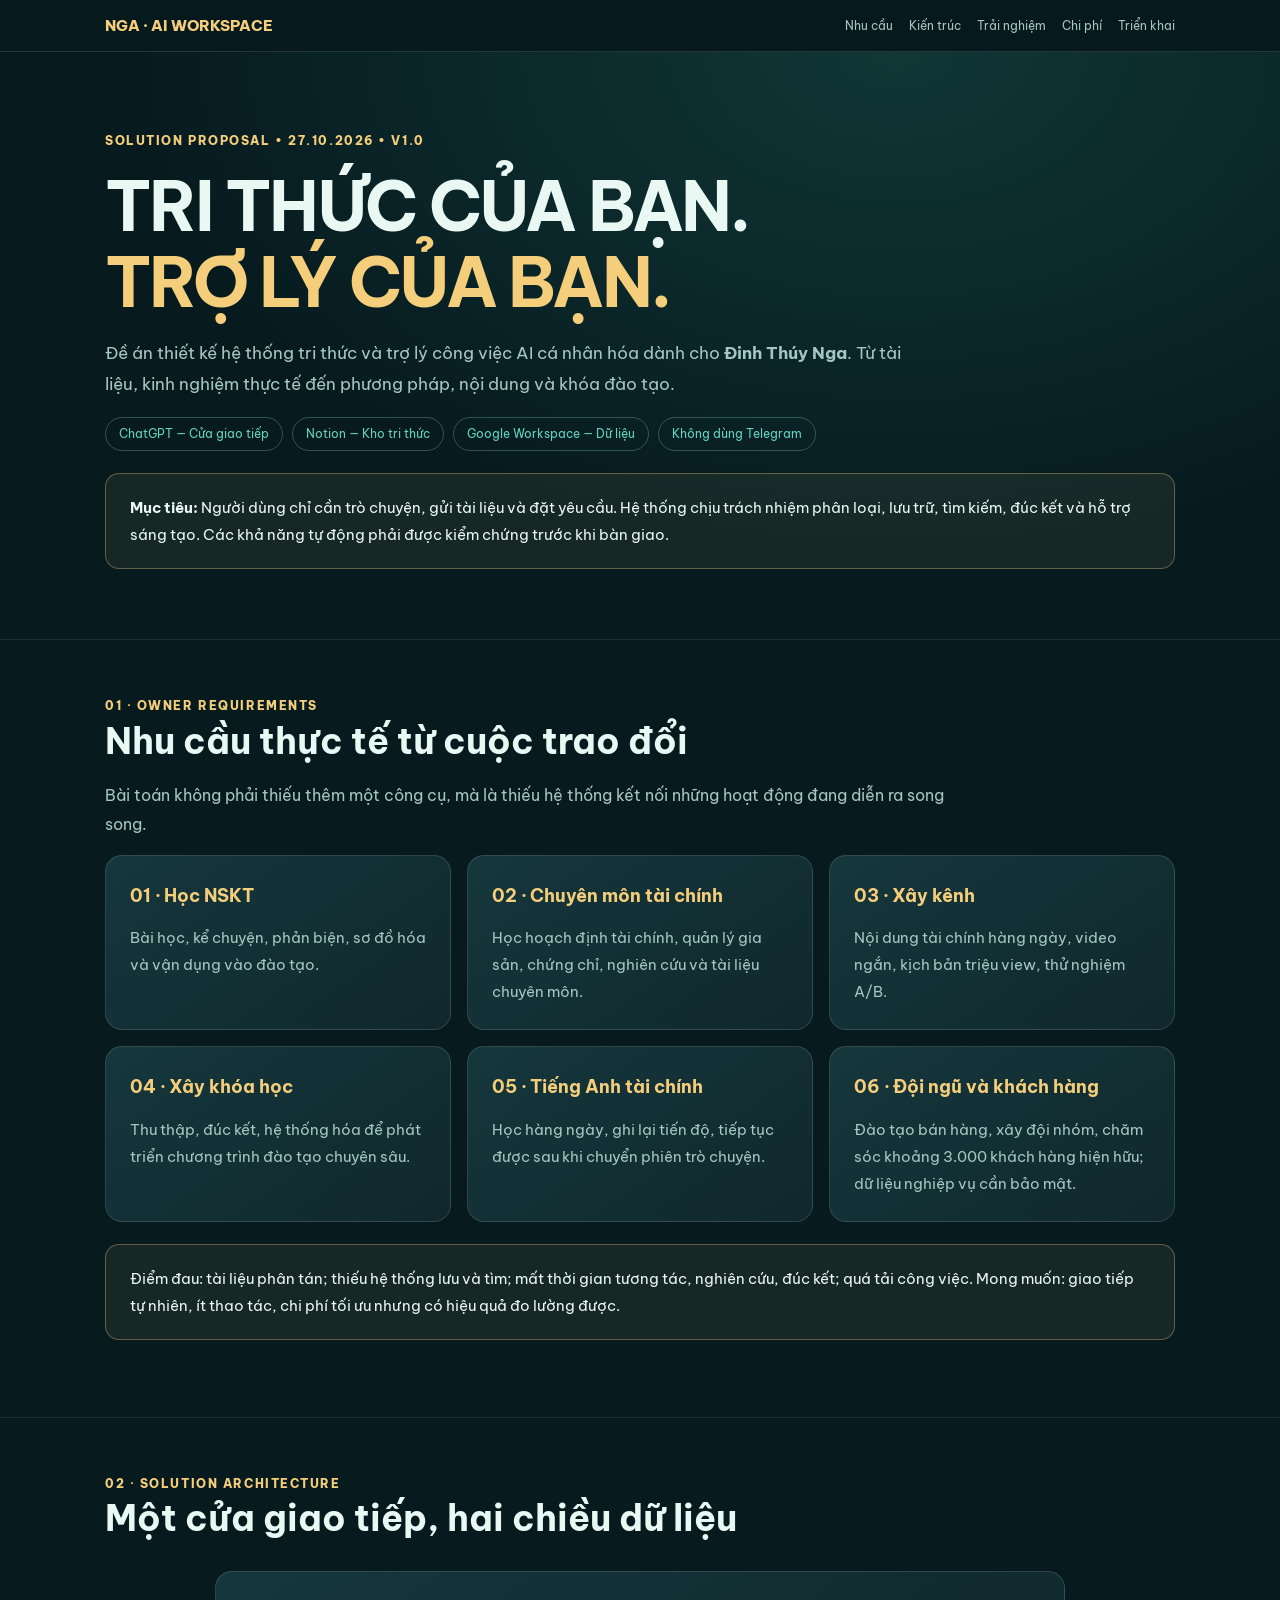
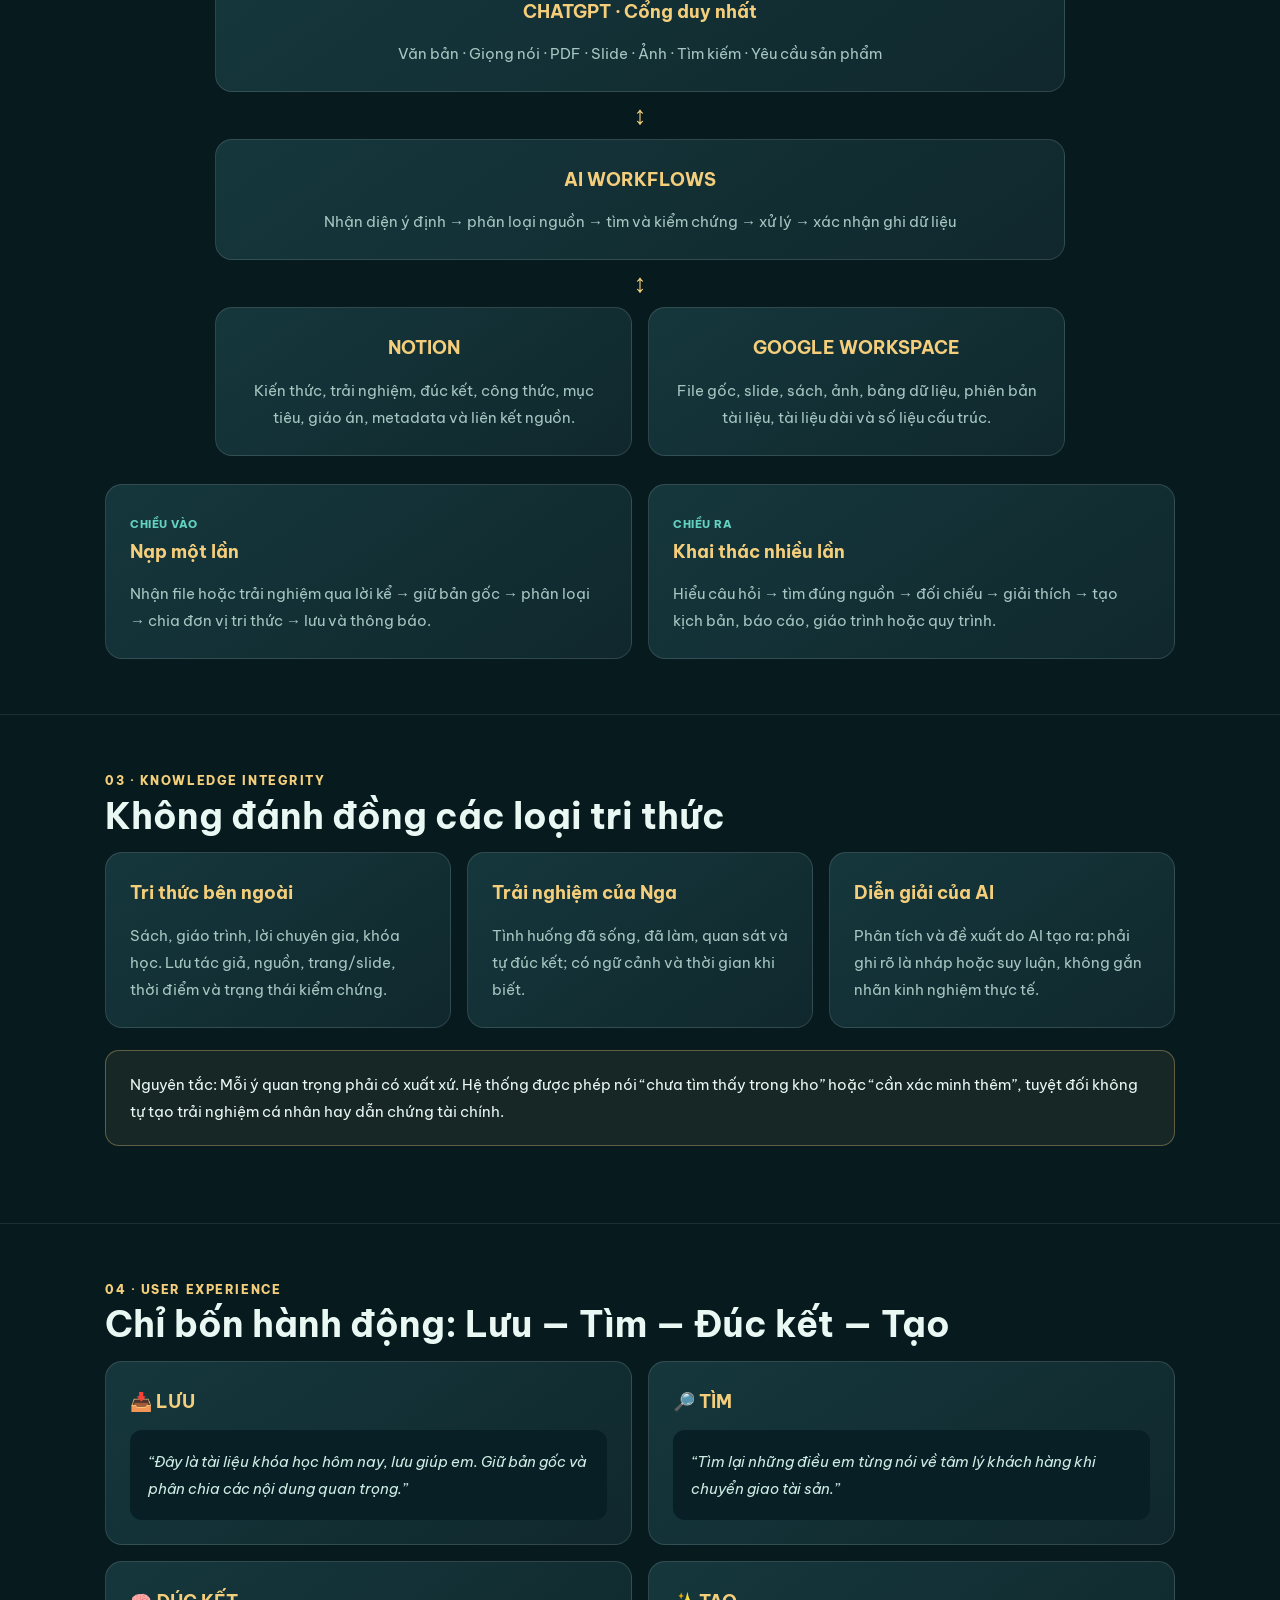
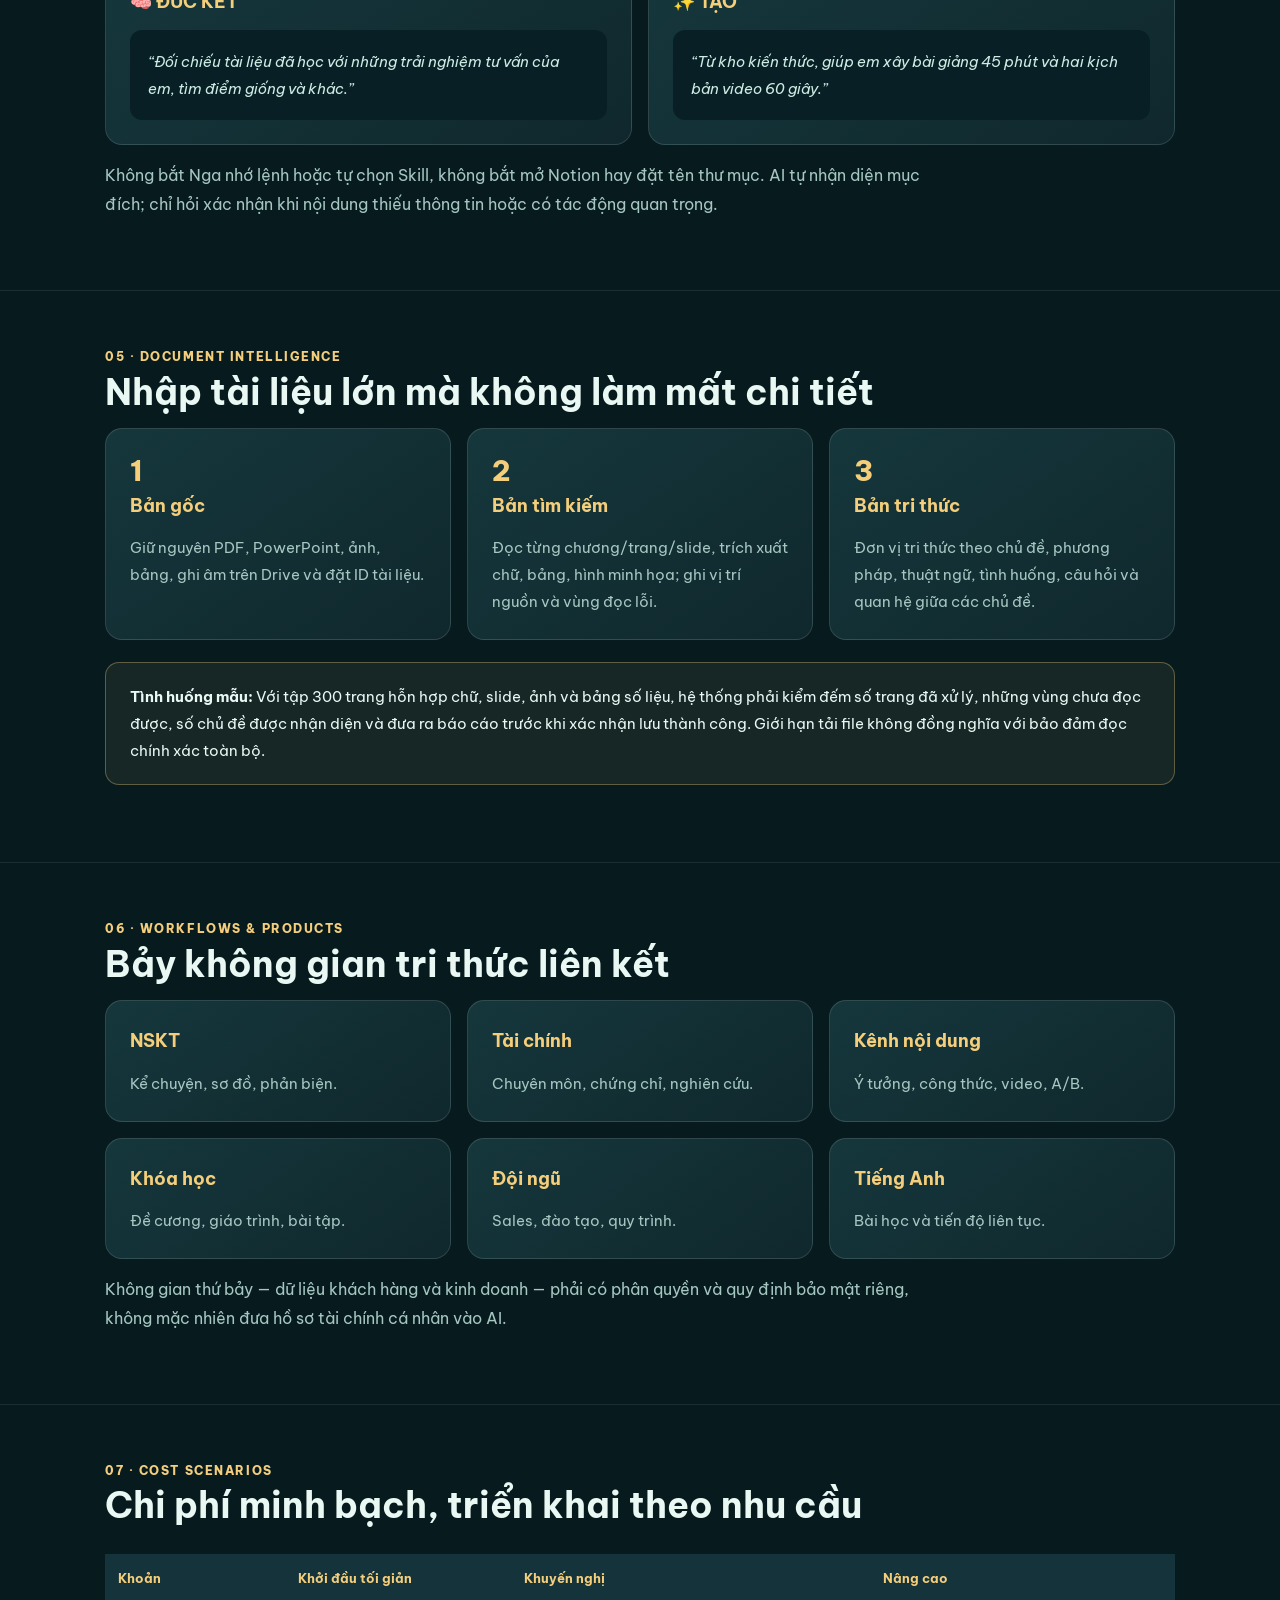
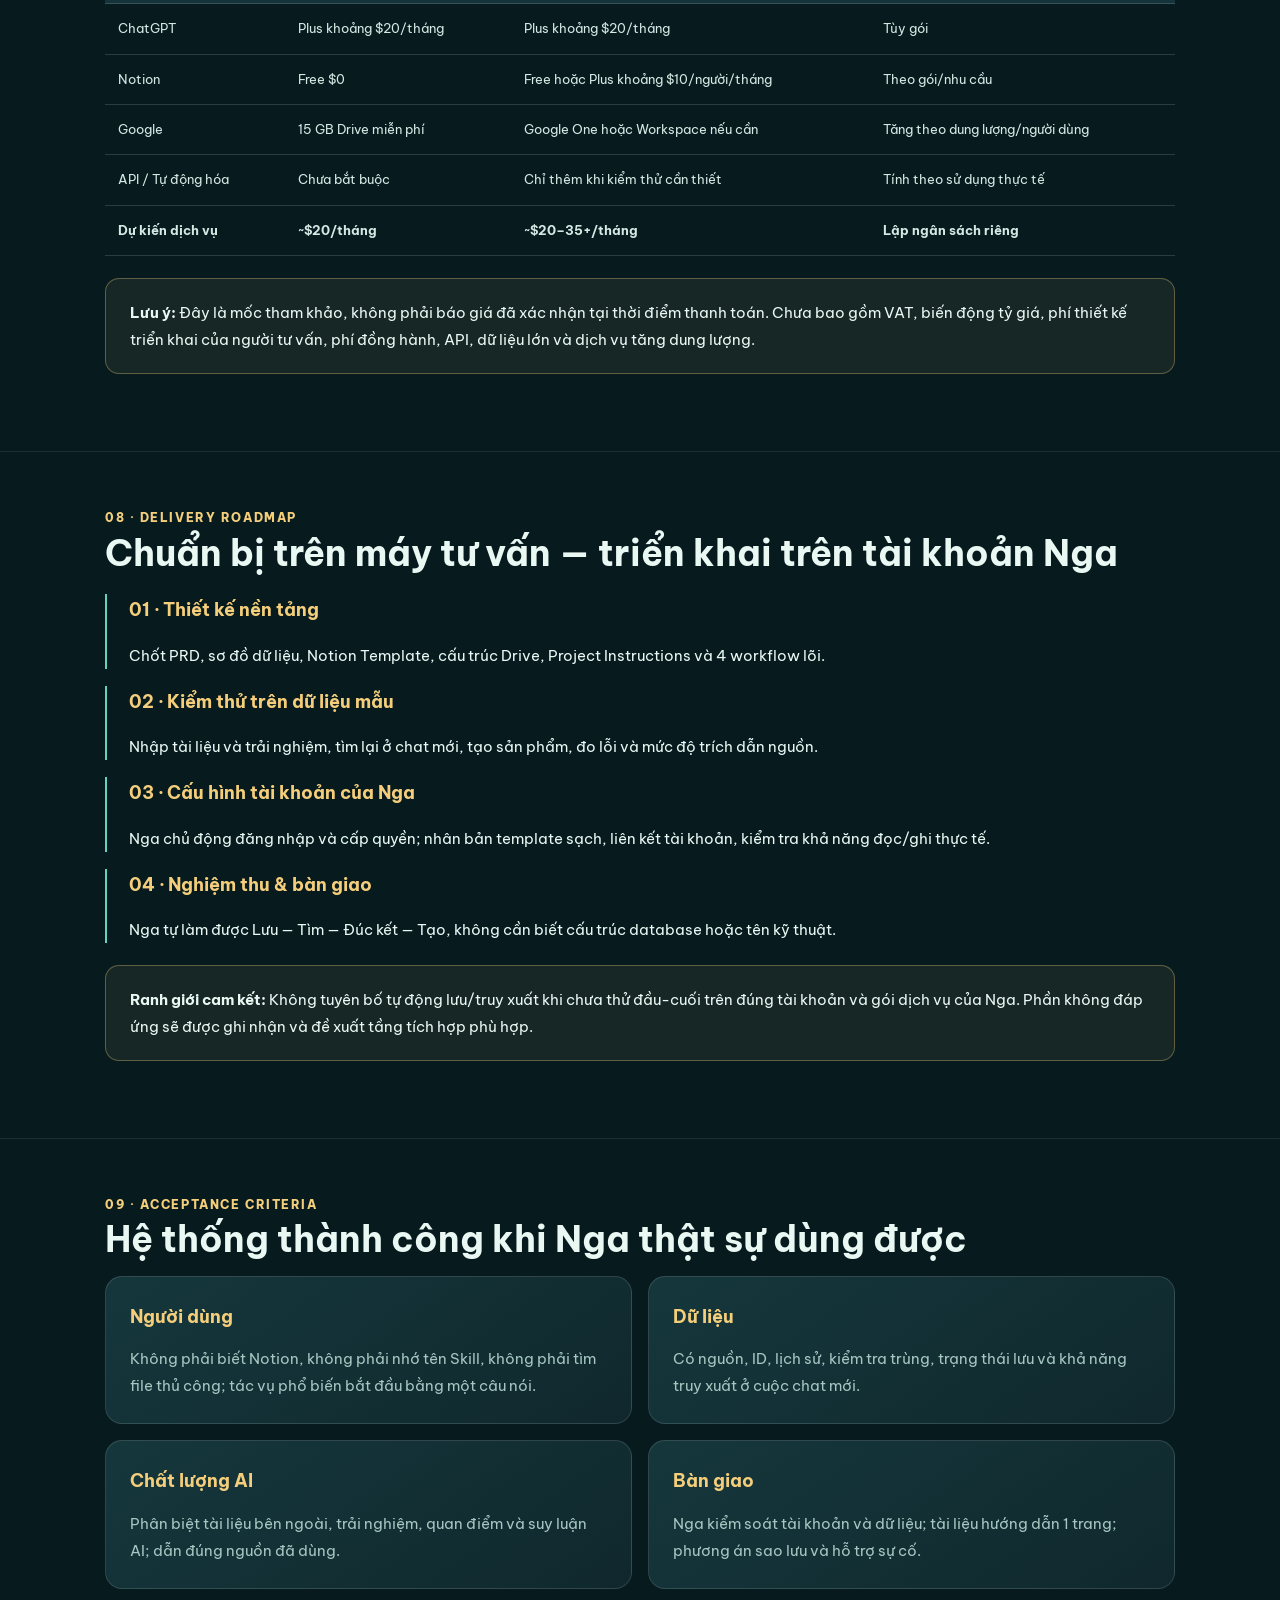
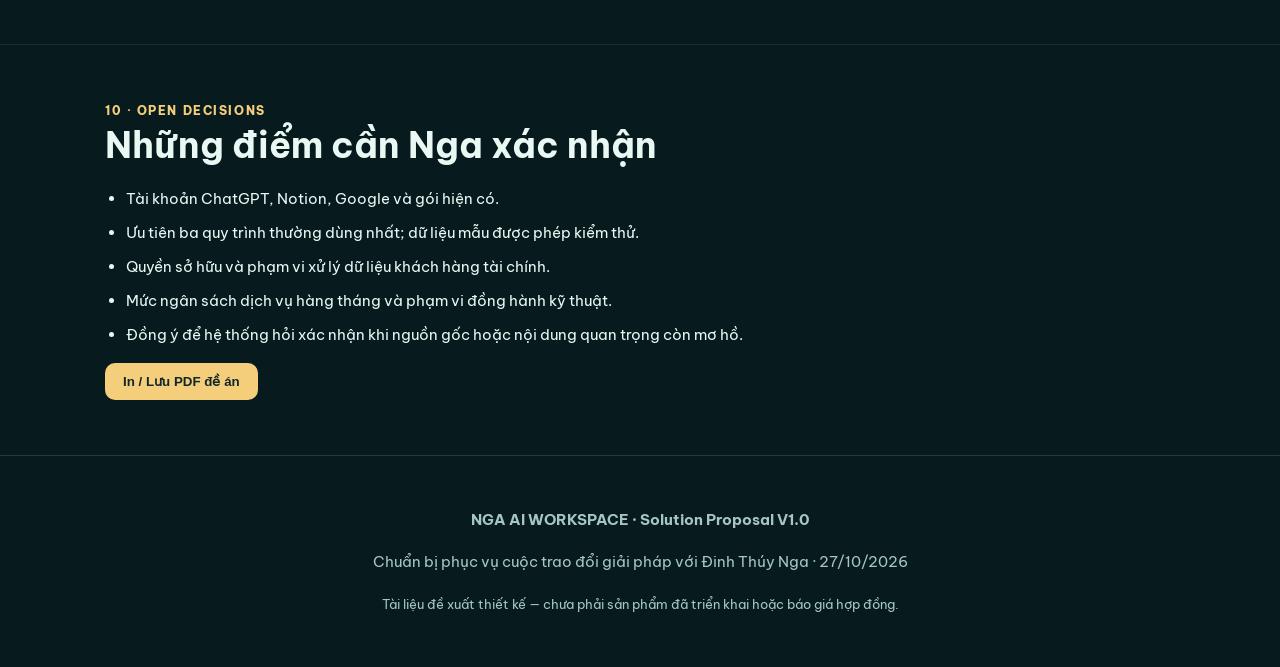
==== nga-ai-workspace/index.html @ 1f756736 "Add Nga AI Workspace proposal microsite" ====
<!doctype html><html lang="vi"><head><meta charset="utf-8"><meta name="viewport" content="width=device-width,initial-scale=1"><title>NGA AI WORKSPACE — Đề án thiết kế</title><meta name="description" content="Đề án hệ thống tri thức cá nhân Đinh Thúy Nga"><style>@import url('https://fonts.googleapis.com/css2?family=Be+Vietnam+Pro:wght@400;500;600;700;800&display=swap');:root{--bg:#071b1f;--panel:#102e33;--ink:#e9f8f3;--sub:#a6c6c1;--gold:#f4ce7b;--teal:#64d2c0}*{box-sizing:border-box}html{scroll-behavior:smooth}body{margin:0;background:var(--bg);color:var(--ink);font-family:'Be Vietnam Pro',sans-serif;font-size:15px;line-height:1.8}a{color:var(--teal)}.wrap{max-width:1120px;margin:auto;padding:0 25px}header{position:sticky;top:0;background:#071b1ff0;backdrop-filter:blur(12px);border-bottom:1px solid #ffffff20;z-index:10}header .wrap{display:flex;align-items:center;justify-content:space-between;gap:20px;padding-top:12px;padding-bottom:12px}nav{display:flex;gap:16px;flex-wrap:wrap;font-size:12px}nav a{text-decoration:none;color:var(--sub)}.brand{font-size:15px;font-weight:800;color:var(--gold)}.hero{padding:78px 0 48px;background:radial-gradient(ellipse at 70% 0,#1e605b66,transparent 60%)}.eyebrow{color:var(--gold);font-size:12px;font-weight:800;letter-spacing:.13em}.hero h1{font-size:clamp(34px,6vw,68px);line-height:1.13;margin:16px 0;letter-spacing:-.04em}.hero p{font-size:17px;color:var(--sub);max-width:800px}.hero img{width:100%;border-radius:20px;border:1px solid #ffffff30;margin-top:25px;object-fit:cover}.chips{display:flex;gap:9px;flex-wrap:wrap;margin:18px 0}.chip{border:1px solid #84c2b555;border-radius:100px;padding:5px 13px;font-size:12px;color:var(--teal)}section{padding:55px 0;border-top:1px solid #ffffff15}h2{font-size:clamp(25px,3vw,36px);line-height:1.35;margin:0 0 12px}h3{font-size:18px;margin:0 0 12px;color:var(--gold)}p.lead{color:var(--sub);font-size:16px;max-width:850px}.grid{display:grid;grid-template-columns:repeat(2,minmax(0,1fr));gap:16px}.grid.three{grid-template-columns:repeat(3,minmax(0,1fr))}.card{background:linear-gradient(145deg,#15373c,#10282d);border:1px solid #ffffff20;border-radius:17px;padding:24px}.card p{color:var(--sub);margin:0}.tag{font-size:11px;color:var(--teal);font-weight:800;letter-spacing:.05em}.number{font-size:28px;font-weight:800;color:var(--gold);line-height:1.3}.line{border-left:2px solid var(--teal);padding-left:22px;margin:17px 0}.arrow{text-align:center;color:var(--gold);font-size:26px}.flow{max-width:850px;margin:28px auto}.flow .card{text-align:center}table{width:100%;border-collapse:collapse;margin-top:24px;font-size:13px}th,td{border-bottom:1px solid #ffffff25;padding:13px;text-align:left;vertical-align:top}th{color:var(--gold);background:#14333b}td{color:#d5e8e3}ul{padding-left:21px}li{margin:7px 0}small,.muted{color:var(--sub)}.note{padding:20px 24px;border-radius:14px;background:#e1c08213;border:1px solid #f4ce7b55;margin:22px 0}.example{background:#081f25;border-radius:12px;padding:18px;margin-top:12px;color:#ccebe3;font-style:italic}footer{padding:50px 0;color:var(--sub);text-align:center;border-top:1px solid #ffffff20}.print{background:var(--gold);color:#10272a;border:0;padding:11px 18px;border-radius:10px;cursor:pointer;font-weight:800}@media(max-width:760px){header .wrap{display:block}nav{margin-top:10px}.grid,.grid.three{grid-template-columns:1fr}.hero{padding-top:40px}section{padding:38px 0}table{display:block;overflow-x:auto}header nav{gap:10px}}@media print{header,.print{display:none}body{background:white;color:#222}.card{background:white;color:#222;border:1px solid #ccc}.card p,.muted,p.lead{color:#555}section{break-inside:avoid}th{color:#333;background:#eee}td{color:#222}h3{color:#125d53}} </style></head><body><header><div class="wrap"><div class="brand">NGA · AI WORKSPACE</div><nav><a href="#owner">Nhu cầu</a><a href="#system">Kiến trúc</a><a href="#ux">Trải nghiệm</a><a href="#cost">Chi phí</a><a href="#plan">Triển khai</a></nav></div></header><main><div class="hero"><div class="wrap"><div class="eyebrow">SOLUTION PROPOSAL • 27.10.2026 • V1.0</div><h1>TRI THỨC CỦA BẠN.<br><span style="color:var(--gold)">TRỢ LÝ CỦA BẠN.</span></h1><p>Đề án thiết kế hệ thống tri thức và trợ lý công việc AI cá nhân hóa dành cho <b>Đinh Thúy Nga</b>. Từ tài liệu, kinh nghiệm thực tế đến phương pháp, nội dung và khóa đào tạo.</p><div class="chips"><span class="chip">ChatGPT — Cửa giao tiếp</span><span class="chip">Notion — Kho tri thức</span><span class="chip">Google Workspace — Dữ liệu</span><span class="chip">Không dùng Telegram</span></div><div class="note"><b>Mục tiêu:</b> Người dùng chỉ cần trò chuyện, gửi tài liệu và đặt yêu cầu. Hệ thống chịu trách nhiệm phân loại, lưu trữ, tìm kiếm, đúc kết và hỗ trợ sáng tạo. Các khả năng tự động phải được kiểm chứng trước khi bàn giao.</div></div></div><section id="owner"><div class="wrap"><div class="eyebrow">01 · OWNER REQUIREMENTS</div><h2>Nhu cầu thực tế từ cuộc trao đổi</h2><p class="lead">Bài toán không phải thiếu thêm một công cụ, mà là thiếu hệ thống kết nối những hoạt động đang diễn ra song song.</p><div class="grid three"><div class="card"><h3>01 · Học NSKT</h3><p>Bài học, kể chuyện, phản biện, sơ đồ hóa và vận dụng vào đào tạo.</p></div><div class="card"><h3>02 · Chuyên môn tài chính</h3><p>Học hoạch định tài chính, quản lý gia sản, chứng chỉ, nghiên cứu và tài liệu chuyên môn.</p></div><div class="card"><h3>03 · Xây kênh</h3><p>Nội dung tài chính hàng ngày, video ngắn, kịch bản triệu view, thử nghiệm A/B.</p></div><div class="card"><h3>04 · Xây khóa học</h3><p>Thu thập, đúc kết, hệ thống hóa để phát triển chương trình đào tạo chuyên sâu.</p></div><div class="card"><h3>05 · Tiếng Anh tài chính</h3><p>Học hàng ngày, ghi lại tiến độ, tiếp tục được sau khi chuyển phiên trò chuyện.</p></div><div class="card"><h3>06 · Đội ngũ và khách hàng</h3><p>Đào tạo bán hàng, xây đội nhóm, chăm sóc khoảng 3.000 khách hàng hiện hữu; dữ liệu nghiệp vụ cần bảo mật.</p></div></div><div class="note">Điểm đau: tài liệu phân tán; thiếu hệ thống lưu và tìm; mất thời gian tương tác, nghiên cứu, đúc kết; quá tải công việc. Mong muốn: giao tiếp tự nhiên, ít thao tác, chi phí tối ưu nhưng có hiệu quả đo lường được.</div></div></section><section id="system"><div class="wrap"><div class="eyebrow">02 · SOLUTION ARCHITECTURE</div><h2>Một cửa giao tiếp, hai chiều dữ liệu</h2><div class="flow"><div class="card"><h3>CHATGPT · Cổng duy nhất</h3><p>Văn bản · Giọng nói · PDF · Slide · Ảnh · Tìm kiếm · Yêu cầu sản phẩm</p></div><div class="arrow">↕</div><div class="card"><h3>AI WORKFLOWS</h3><p>Nhận diện ý định → phân loại nguồn → tìm và kiểm chứng → xử lý → xác nhận ghi dữ liệu</p></div><div class="arrow">↕</div><div class="grid"><div class="card"><h3>NOTION</h3><p>Kiến thức, trải nghiệm, đúc kết, công thức, mục tiêu, giáo án, metadata và liên kết nguồn.</p></div><div class="card"><h3>GOOGLE WORKSPACE</h3><p>File gốc, slide, sách, ảnh, bảng dữ liệu, phiên bản tài liệu, tài liệu dài và số liệu cấu trúc.</p></div></div></div><div class="grid"><div class="card"><span class="tag">CHIỀU VÀO</span><h3>Nạp một lần</h3><p>Nhận file hoặc trải nghiệm qua lời kể → giữ bản gốc → phân loại → chia đơn vị tri thức → lưu và thông báo.</p></div><div class="card"><span class="tag">CHIỀU RA</span><h3>Khai thác nhiều lần</h3><p>Hiểu câu hỏi → tìm đúng nguồn → đối chiếu → giải thích → tạo kịch bản, báo cáo, giáo trình hoặc quy trình.</p></div></div></div></section><section><div class="wrap"><div class="eyebrow">03 · KNOWLEDGE INTEGRITY</div><h2>Không đánh đồng các loại tri thức</h2><div class="grid three"><div class="card"><h3>Tri thức bên ngoài</h3><p>Sách, giáo trình, lời chuyên gia, khóa học. Lưu tác giả, nguồn, trang/slide, thời điểm và trạng thái kiểm chứng.</p></div><div class="card"><h3>Trải nghiệm của Nga</h3><p>Tình huống đã sống, đã làm, quan sát và tự đúc kết; có ngữ cảnh và thời gian khi biết.</p></div><div class="card"><h3>Diễn giải của AI</h3><p>Phân tích và đề xuất do AI tạo ra: phải ghi rõ là nháp hoặc suy luận, không gắn nhãn kinh nghiệm thực tế.</p></div></div><div class="note">Nguyên tắc: Mỗi ý quan trọng phải có xuất xứ. Hệ thống được phép nói “chưa tìm thấy trong kho” hoặc “cần xác minh thêm”, tuyệt đối không tự tạo trải nghiệm cá nhân hay dẫn chứng tài chính.</div></div></section><section id="ux"><div class="wrap"><div class="eyebrow">04 · USER EXPERIENCE</div><h2>Chỉ bốn hành động: Lưu — Tìm — Đúc kết — Tạo</h2><div class="grid"><div class="card"><h3>📥 LƯU</h3><div class="example">“Đây là tài liệu khóa học hôm nay, lưu giúp em. Giữ bản gốc và phân chia các nội dung quan trọng.”</div></div><div class="card"><h3>🔎 TÌM</h3><div class="example">“Tìm lại những điều em từng nói về tâm lý khách hàng khi chuyển giao tài sản.”</div></div><div class="card"><h3>🧠 ĐÚC KẾT</h3><div class="example">“Đối chiếu tài liệu đã học với những trải nghiệm tư vấn của em, tìm điểm giống và khác.”</div></div><div class="card"><h3>✨ TẠO</h3><div class="example">“Từ kho kiến thức, giúp em xây bài giảng 45 phút và hai kịch bản video 60 giây.”</div></div></div><p class="lead">Không bắt Nga nhớ lệnh hoặc tự chọn Skill, không bắt mở Notion hay đặt tên thư mục. AI tự nhận diện mục đích; chỉ hỏi xác nhận khi nội dung thiếu thông tin hoặc có tác động quan trọng.</p></div></section><section><div class="wrap"><div class="eyebrow">05 · DOCUMENT INTELLIGENCE</div><h2>Nhập tài liệu lớn mà không làm mất chi tiết</h2><div class="grid three"><div class="card"><div class="number">1</div><h3>Bản gốc</h3><p>Giữ nguyên PDF, PowerPoint, ảnh, bảng, ghi âm trên Drive và đặt ID tài liệu.</p></div><div class="card"><div class="number">2</div><h3>Bản tìm kiếm</h3><p>Đọc từng chương/trang/slide, trích xuất chữ, bảng, hình minh họa; ghi vị trí nguồn và vùng đọc lỗi.</p></div><div class="card"><div class="number">3</div><h3>Bản tri thức</h3><p>Đơn vị tri thức theo chủ đề, phương pháp, thuật ngữ, tình huống, câu hỏi và quan hệ giữa các chủ đề.</p></div></div><div class="note"><b>Tình huống mẫu:</b> Với tập 300 trang hỗn hợp chữ, slide, ảnh và bảng số liệu, hệ thống phải kiểm đếm số trang đã xử lý, những vùng chưa đọc được, số chủ đề được nhận diện và đưa ra báo cáo trước khi xác nhận lưu thành công. Giới hạn tải file không đồng nghĩa với bảo đảm đọc chính xác toàn bộ.</div></div></section><section><div class="wrap"><div class="eyebrow">06 · WORKFLOWS & PRODUCTS</div><h2>Bảy không gian tri thức liên kết</h2><div class="grid three"><div class="card"><h3>NSKT</h3><p>Kể chuyện, sơ đồ, phản biện.</p></div><div class="card"><h3>Tài chính</h3><p>Chuyên môn, chứng chỉ, nghiên cứu.</p></div><div class="card"><h3>Kênh nội dung</h3><p>Ý tưởng, công thức, video, A/B.</p></div><div class="card"><h3>Khóa học</h3><p>Đề cương, giáo trình, bài tập.</p></div><div class="card"><h3>Đội ngũ</h3><p>Sales, đào tạo, quy trình.</p></div><div class="card"><h3>Tiếng Anh</h3><p>Bài học và tiến độ liên tục.</p></div></div><p class="lead">Không gian thứ bảy — dữ liệu khách hàng và kinh doanh — phải có phân quyền và quy định bảo mật riêng, không mặc nhiên đưa hồ sơ tài chính cá nhân vào AI.</p></div></section><section id="cost"><div class="wrap"><div class="eyebrow">07 · COST SCENARIOS</div><h2>Chi phí minh bạch, triển khai theo nhu cầu</h2><table><thead><tr><th>Khoản</th><th>Khởi đầu tối giản</th><th>Khuyến nghị</th><th>Nâng cao</th></tr></thead><tbody><tr><td>ChatGPT</td><td>Plus khoảng $20/tháng</td><td>Plus khoảng $20/tháng</td><td>Tùy gói</td></tr><tr><td>Notion</td><td>Free $0</td><td>Free hoặc Plus khoảng $10/người/tháng</td><td>Theo gói/nhu cầu</td></tr><tr><td>Google</td><td>15 GB Drive miễn phí</td><td>Google One hoặc Workspace nếu cần</td><td>Tăng theo dung lượng/người dùng</td></tr><tr><td>API / Tự động hóa</td><td>Chưa bắt buộc</td><td>Chỉ thêm khi kiểm thử cần thiết</td><td>Tính theo sử dụng thực tế</td></tr><tr><td><b>Dự kiến dịch vụ</b></td><td><b>~$20/tháng</b></td><td><b>~$20–35+/tháng</b></td><td><b>Lập ngân sách riêng</b></td></tr></tbody></table><div class="note"><b>Lưu ý:</b> Đây là mốc tham khảo, không phải báo giá đã xác nhận tại thời điểm thanh toán. Chưa bao gồm VAT, biến động tỷ giá, phí thiết kế triển khai của người tư vấn, phí đồng hành, API, dữ liệu lớn và dịch vụ tăng dung lượng.</div></div></section><section id="plan"><div class="wrap"><div class="eyebrow">08 · DELIVERY ROADMAP</div><h2>Chuẩn bị trên máy tư vấn — triển khai trên tài khoản Nga</h2><div class="line"><h3>01 · Thiết kế nền tảng</h3><p>Chốt PRD, sơ đồ dữ liệu, Notion Template, cấu trúc Drive, Project Instructions và 4 workflow lõi.</p></div><div class="line"><h3>02 · Kiểm thử trên dữ liệu mẫu</h3><p>Nhập tài liệu và trải nghiệm, tìm lại ở chat mới, tạo sản phẩm, đo lỗi và mức độ trích dẫn nguồn.</p></div><div class="line"><h3>03 · Cấu hình tài khoản của Nga</h3><p>Nga chủ động đăng nhập và cấp quyền; nhân bản template sạch, liên kết tài khoản, kiểm tra khả năng đọc/ghi thực tế.</p></div><div class="line"><h3>04 · Nghiệm thu & bàn giao</h3><p>Nga tự làm được Lưu — Tìm — Đúc kết — Tạo, không cần biết cấu trúc database hoặc tên kỹ thuật.</p></div><div class="note"><b>Ranh giới cam kết:</b> Không tuyên bố tự động lưu/truy xuất khi chưa thử đầu-cuối trên đúng tài khoản và gói dịch vụ của Nga. Phần không đáp ứng sẽ được ghi nhận và đề xuất tầng tích hợp phù hợp.</div></div></section><section><div class="wrap"><div class="eyebrow">09 · ACCEPTANCE CRITERIA</div><h2>Hệ thống thành công khi Nga thật sự dùng được</h2><div class="grid"><div class="card"><h3>Người dùng</h3><p>Không phải biết Notion, không phải nhớ tên Skill, không phải tìm file thủ công; tác vụ phổ biến bắt đầu bằng một câu nói.</p></div><div class="card"><h3>Dữ liệu</h3><p>Có nguồn, ID, lịch sử, kiểm tra trùng, trạng thái lưu và khả năng truy xuất ở cuộc chat mới.</p></div><div class="card"><h3>Chất lượng AI</h3><p>Phân biệt tài liệu bên ngoài, trải nghiệm, quan điểm và suy luận AI; dẫn đúng nguồn đã dùng.</p></div><div class="card"><h3>Bàn giao</h3><p>Nga kiểm soát tài khoản và dữ liệu; tài liệu hướng dẫn 1 trang; phương án sao lưu và hỗ trợ sự cố.</p></div></div></div></section><section><div class="wrap"><div class="eyebrow">10 · OPEN DECISIONS</div><h2>Những điểm cần Nga xác nhận</h2><ul><li>Tài khoản ChatGPT, Notion, Google và gói hiện có.</li><li>Ưu tiên ba quy trình thường dùng nhất; dữ liệu mẫu được phép kiểm thử.</li><li>Quyền sở hữu và phạm vi xử lý dữ liệu khách hàng tài chính.</li><li>Mức ngân sách dịch vụ hàng tháng và phạm vi đồng hành kỹ thuật.</li><li>Đồng ý để hệ thống hỏi xác nhận khi nguồn gốc hoặc nội dung quan trọng còn mơ hồ.</li></ul><button class="print" onclick="window.print()">In / Lưu PDF đề án</button></div></section></main><footer><div class="wrap"><b>NGA AI WORKSPACE · Solution Proposal V1.0</b><p>Chuẩn bị phục vụ cuộc trao đổi giải pháp với Đinh Thúy Nga · 27/10/2026</p><small>Tài liệu đề xuất thiết kế — chưa phải sản phẩm đã triển khai hoặc báo giá hợp đồng.</small></div></footer></body></html>
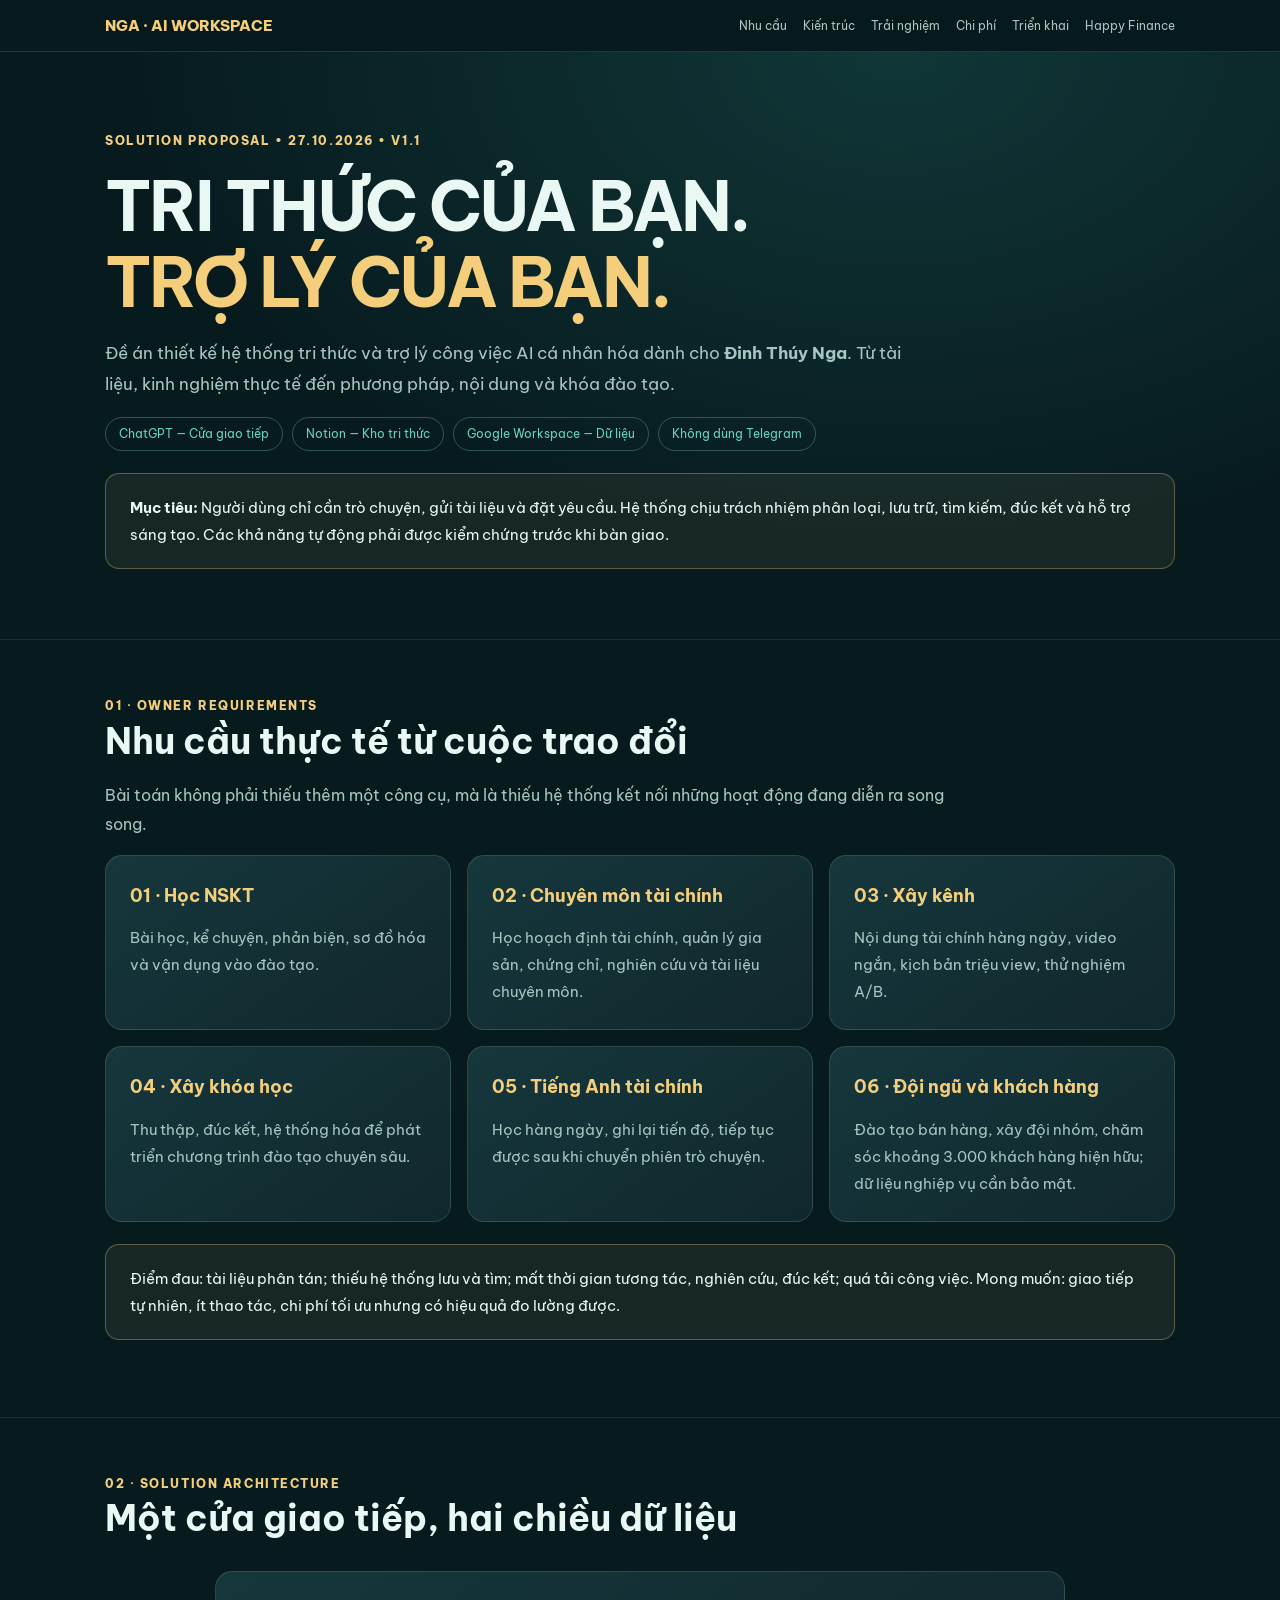
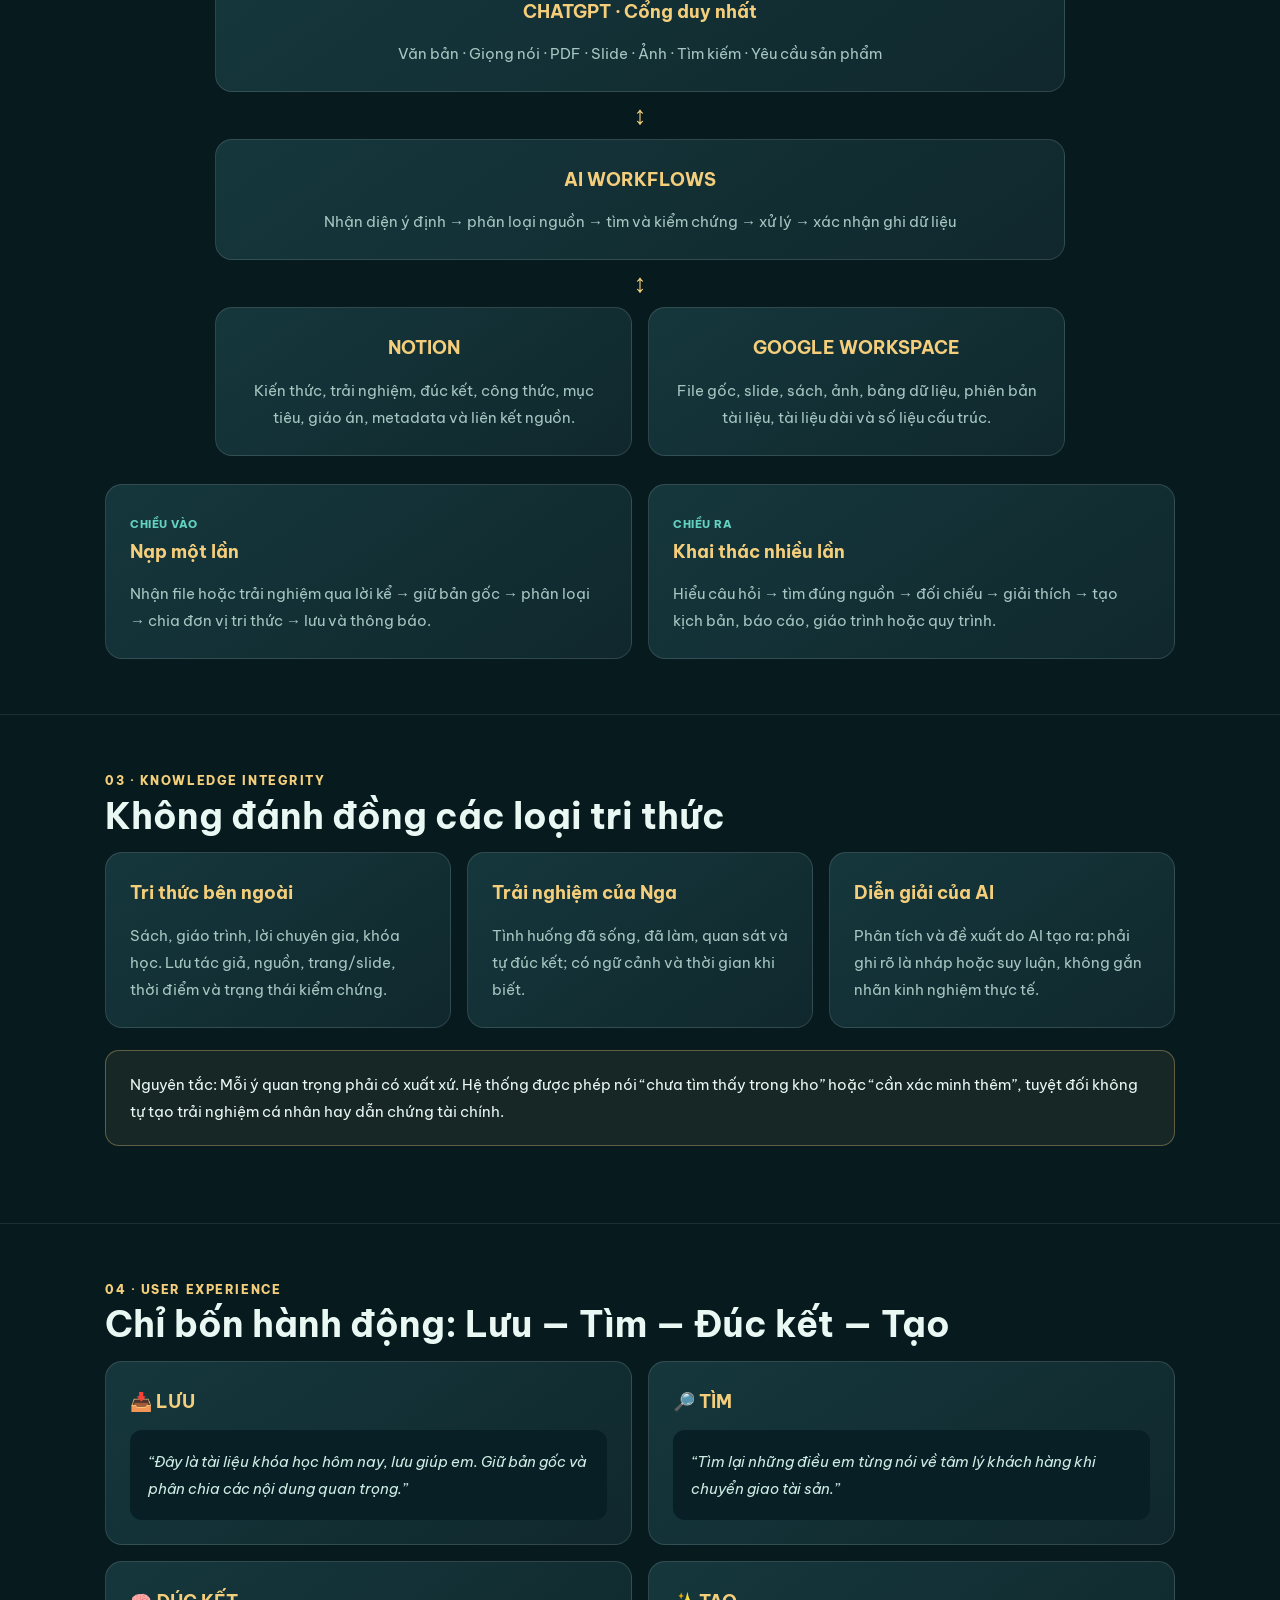
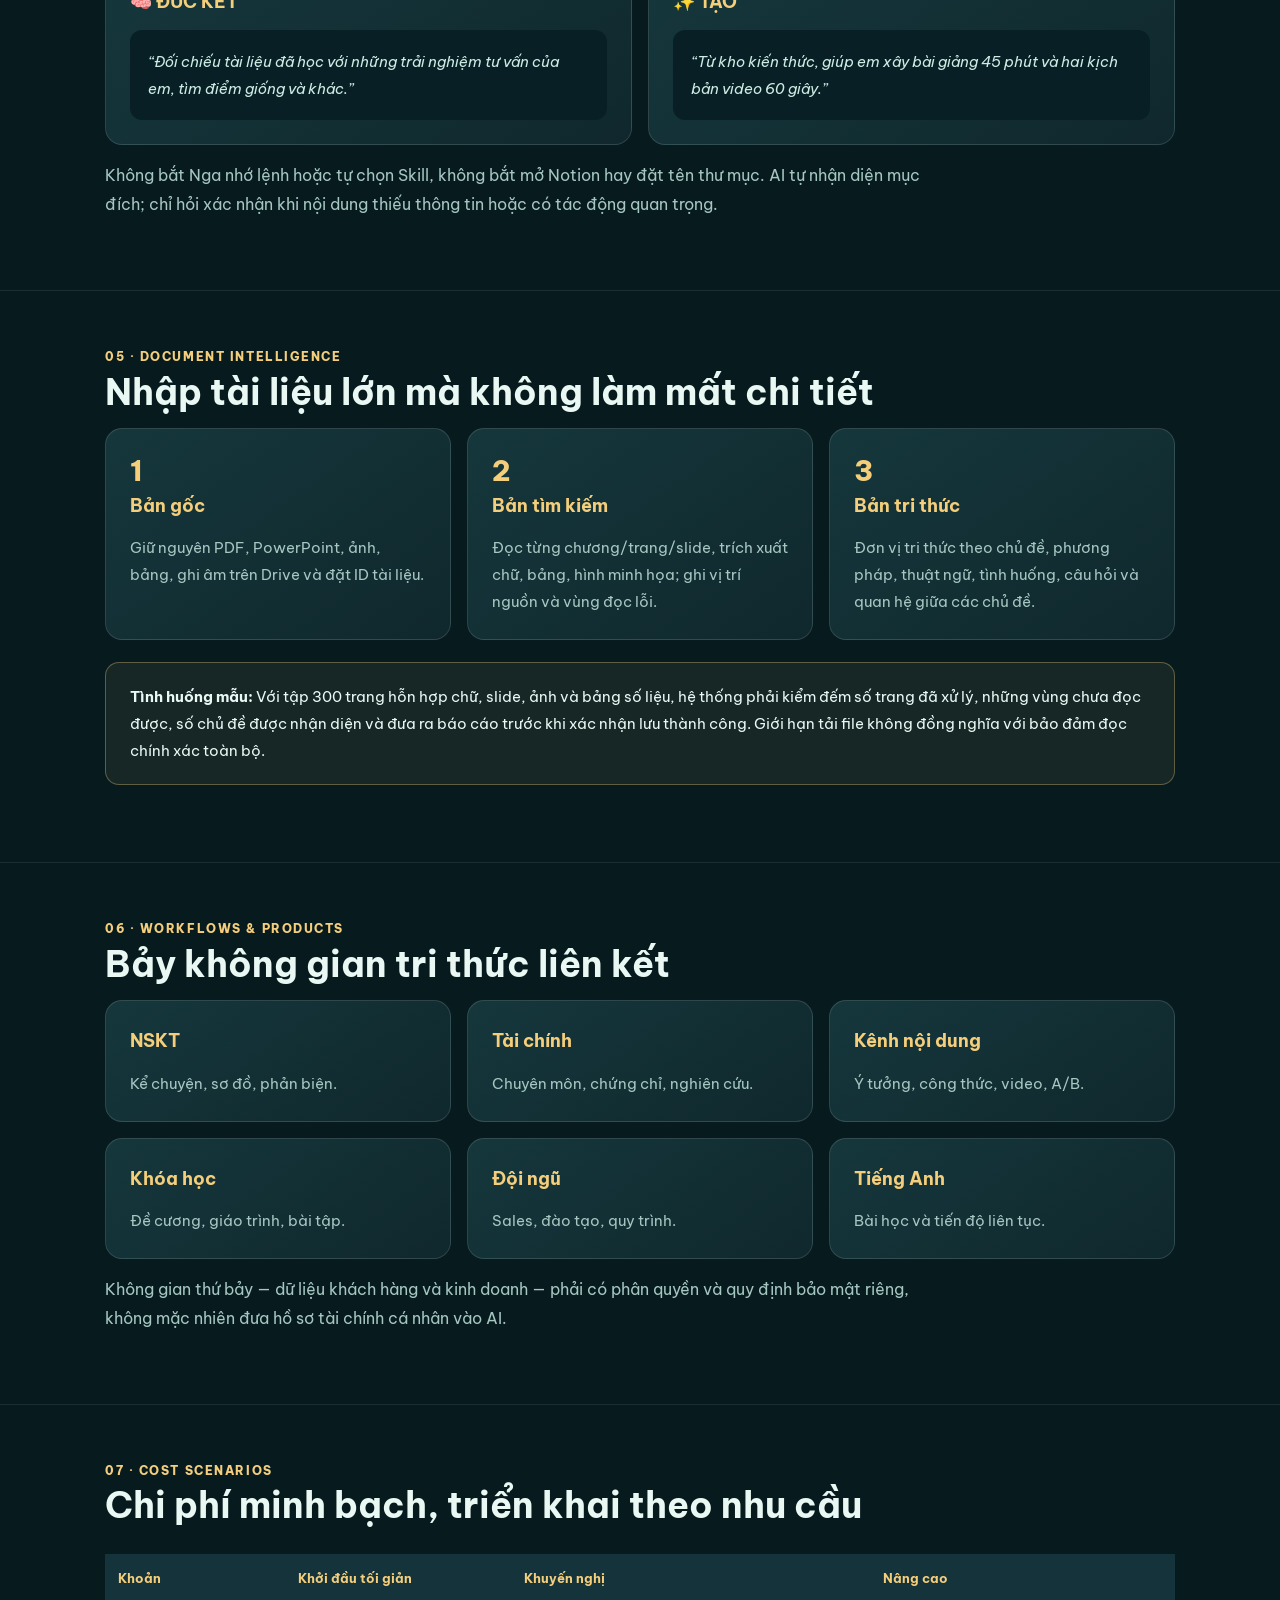
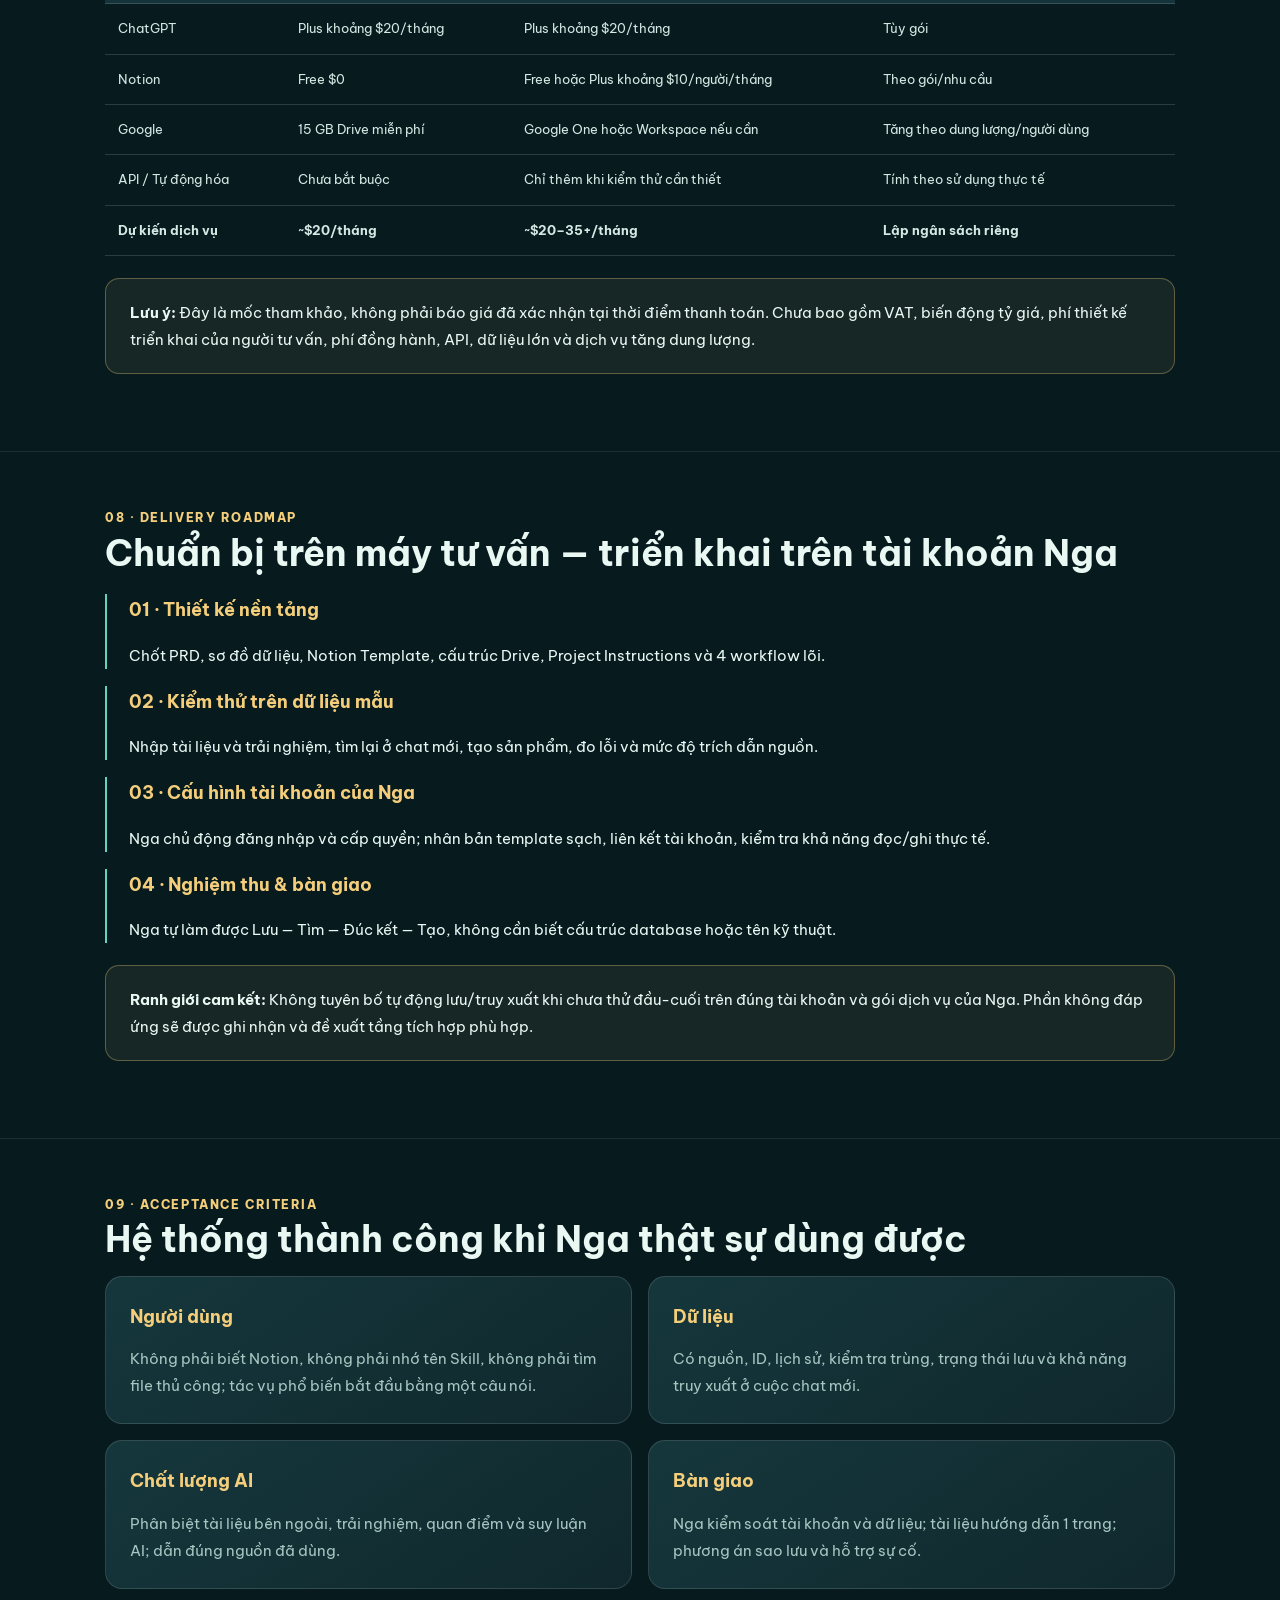
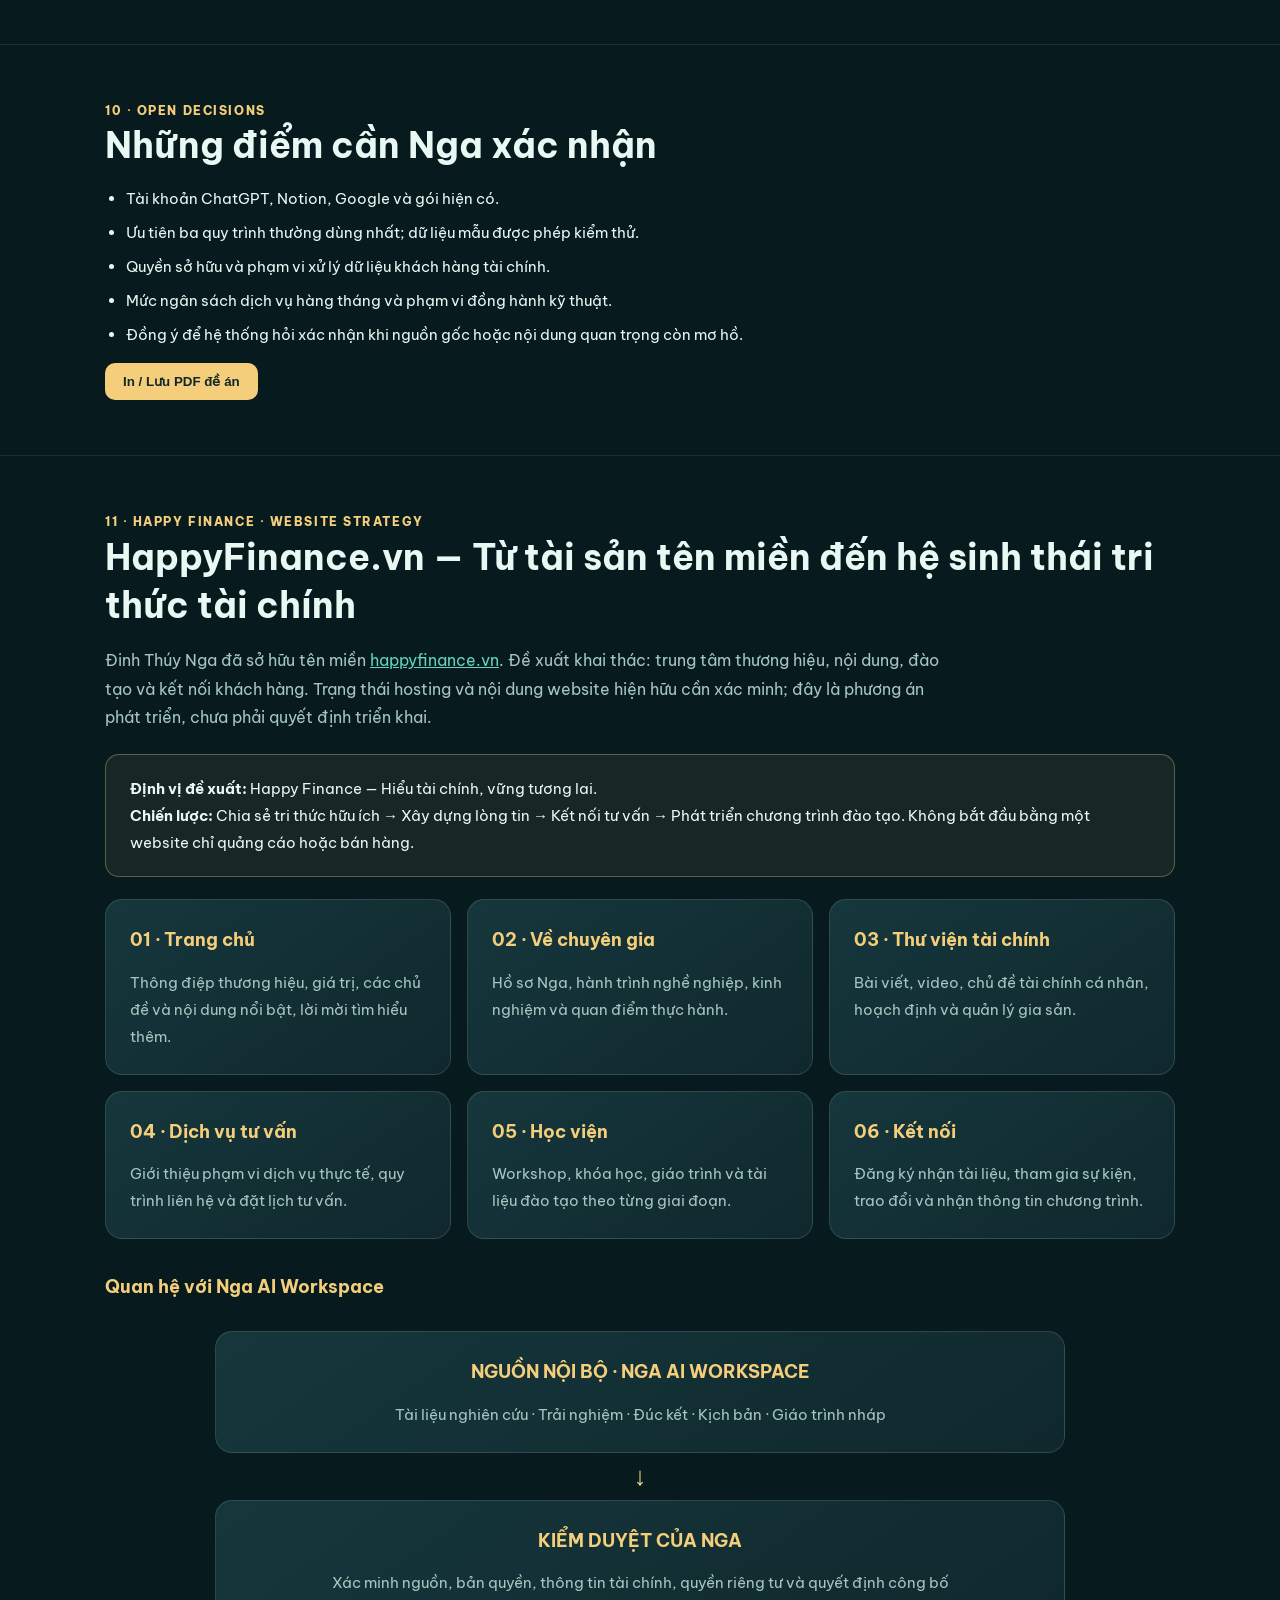
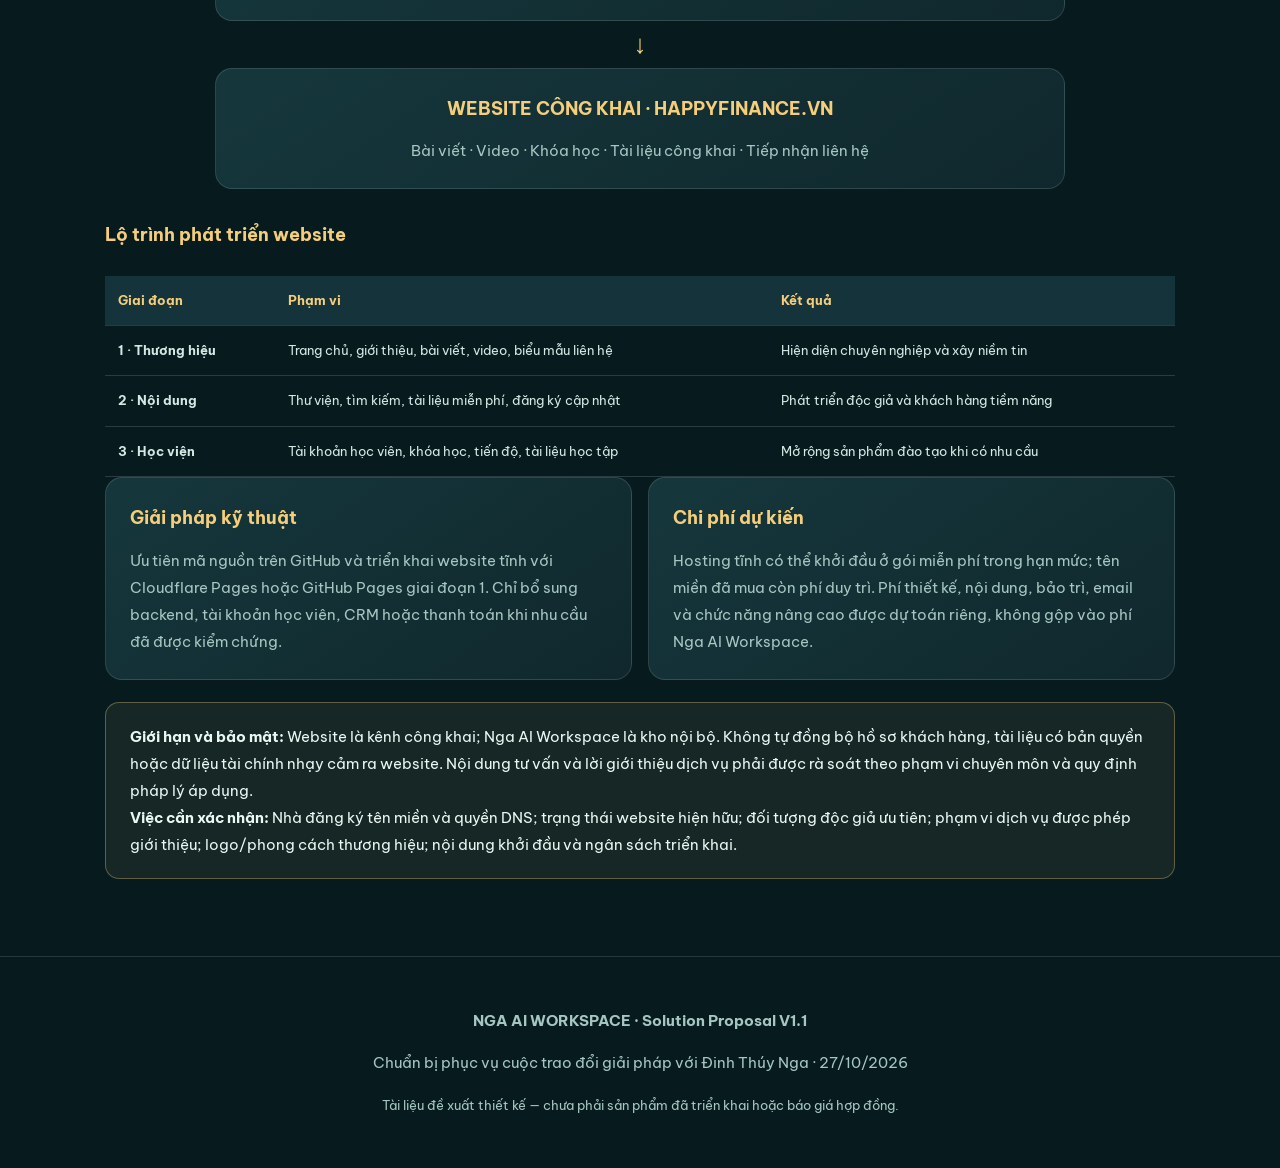
==== commit 04d763c8: "Add Happy Finance website strategy to Nga AI Workspace proposal" ====
--- a/nga-ai-workspace/index.html
+++ b/nga-ai-workspace/index.html
@@ -1 +1 @@
-<!doctype html><html lang="vi"><head><meta charset="utf-8"><meta name="viewport" content="width=device-width,initial-scale=1"><title>NGA AI WORKSPACE — Đề án thiết kế</title><meta name="description" content="Đề án hệ thống tri thức cá nhân Đinh Thúy Nga"><style>@import url('https://fonts.googleapis.com/css2?family=Be+Vietnam+Pro:wght@400;500;600;700;800&display=swap');:root{--bg:#071b1f;--panel:#102e33;--ink:#e9f8f3;--sub:#a6c6c1;--gold:#f4ce7b;--teal:#64d2c0}*{box-sizing:border-box}html{scroll-behavior:smooth}body{margin:0;background:var(--bg);color:var(--ink);font-family:'Be Vietnam Pro',sans-serif;font-size:15px;line-height:1.8}a{color:var(--teal)}.wrap{max-width:1120px;margin:auto;padding:0 25px}header{position:sticky;top:0;background:#071b1ff0;backdrop-filter:blur(12px);border-bottom:1px solid #ffffff20;z-index:10}header .wrap{display:flex;align-items:center;justify-content:space-between;gap:20px;padding-top:12px;padding-bottom:12px}nav{display:flex;gap:16px;flex-wrap:wrap;font-size:12px}nav a{text-decoration:none;color:var(--sub)}.brand{font-size:15px;font-weight:800;color:var(--gold)}.hero{padding:78px 0 48px;background:radial-gradient(ellipse at 70% 0,#1e605b66,transparent 60%)}.eyebrow{color:var(--gold);font-size:12px;font-weight:800;letter-spacing:.13em}.hero h1{font-size:clamp(34px,6vw,68px);line-height:1.13;margin:16px 0;letter-spacing:-.04em}.hero p{font-size:17px;color:var(--sub);max-width:800px}.hero img{width:100%;border-radius:20px;border:1px solid #ffffff30;margin-top:25px;object-fit:cover}.chips{display:flex;gap:9px;flex-wrap:wrap;margin:18px 0}.chip{border:1px solid #84c2b555;border-radius:100px;padding:5px 13px;font-size:12px;color:var(--teal)}section{padding:55px 0;border-top:1px solid #ffffff15}h2{font-size:clamp(25px,3vw,36px);line-height:1.35;margin:0 0 12px}h3{font-size:18px;margin:0 0 12px;color:var(--gold)}p.lead{color:var(--sub);font-size:16px;max-width:850px}.grid{display:grid;grid-template-columns:repeat(2,minmax(0,1fr));gap:16px}.grid.three{grid-template-columns:repeat(3,minmax(0,1fr))}.card{background:linear-gradient(145deg,#15373c,#10282d);border:1px solid #ffffff20;border-radius:17px;padding:24px}.card p{color:var(--sub);margin:0}.tag{font-size:11px;color:var(--teal);font-weight:800;letter-spacing:.05em}.number{font-size:28px;font-weight:800;color:var(--gold);line-height:1.3}.line{border-left:2px solid var(--teal);padding-left:22px;margin:17px 0}.arrow{text-align:center;color:var(--gold);font-size:26px}.flow{max-width:850px;margin:28px auto}.flow .card{text-align:center}table{width:100%;border-collapse:collapse;margin-top:24px;font-size:13px}th,td{border-bottom:1px solid #ffffff25;padding:13px;text-align:left;vertical-align:top}th{color:var(--gold);background:#14333b}td{color:#d5e8e3}ul{padding-left:21px}li{margin:7px 0}small,.muted{color:var(--sub)}.note{padding:20px 24px;border-radius:14px;background:#e1c08213;border:1px solid #f4ce7b55;margin:22px 0}.example{background:#081f25;border-radius:12px;padding:18px;margin-top:12px;color:#ccebe3;font-style:italic}footer{padding:50px 0;color:var(--sub);text-align:center;border-top:1px solid #ffffff20}.print{background:var(--gold);color:#10272a;border:0;padding:11px 18px;border-radius:10px;cursor:pointer;font-weight:800}@media(max-width:760px){header .wrap{display:block}nav{margin-top:10px}.grid,.grid.three{grid-template-columns:1fr}.hero{padding-top:40px}section{padding:38px 0}table{display:block;overflow-x:auto}header nav{gap:10px}}@media print{header,.print{display:none}body{background:white;color:#222}.card{background:white;color:#222;border:1px solid #ccc}.card p,.muted,p.lead{color:#555}section{break-inside:avoid}th{color:#333;background:#eee}td{color:#222}h3{color:#125d53}} </style></head><body><header><div class="wrap"><div class="brand">NGA · AI WORKSPACE</div><nav><a href="#owner">Nhu cầu</a><a href="#system">Kiến trúc</a><a href="#ux">Trải nghiệm</a><a href="#cost">Chi phí</a><a href="#plan">Triển khai</a></nav></div></header><main><div class="hero"><div class="wrap"><div class="eyebrow">SOLUTION PROPOSAL • 27.10.2026 • V1.0</div><h1>TRI THỨC CỦA BẠN.<br><span style="color:var(--gold)">TRỢ LÝ CỦA BẠN.</span></h1><p>Đề án thiết kế hệ thống tri thức và trợ lý công việc AI cá nhân hóa dành cho <b>Đinh Thúy Nga</b>. Từ tài liệu, kinh nghiệm thực tế đến phương pháp, nội dung và khóa đào tạo.</p><div class="chips"><span class="chip">ChatGPT — Cửa giao tiếp</span><span class="chip">Notion — Kho tri thức</span><span class="chip">Google Workspace — Dữ liệu</span><span class="chip">Không dùng Telegram</span></div><div class="note"><b>Mục tiêu:</b> Người dùng chỉ cần trò chuyện, gửi tài liệu và đặt yêu cầu. Hệ thống chịu trách nhiệm phân loại, lưu trữ, tìm kiếm, đúc kết và hỗ trợ sáng tạo. Các khả năng tự động phải được kiểm chứng trước khi bàn giao.</div></div></div><section id="owner"><div class="wrap"><div class="eyebrow">01 · OWNER REQUIREMENTS</div><h2>Nhu cầu thực tế từ cuộc trao đổi</h2><p class="lead">Bài toán không phải thiếu thêm một công cụ, mà là thiếu hệ thống kết nối những hoạt động đang diễn ra song song.</p><div class="grid three"><div class="card"><h3>01 · Học NSKT</h3><p>Bài học, kể chuyện, phản biện, sơ đồ hóa và vận dụng vào đào tạo.</p></div><div class="card"><h3>02 · Chuyên môn tài chính</h3><p>Học hoạch định tài chính, quản lý gia sản, chứng chỉ, nghiên cứu và tài liệu chuyên môn.</p></div><div class="card"><h3>03 · Xây kênh</h3><p>Nội dung tài chính hàng ngày, video ngắn, kịch bản triệu view, thử nghiệm A/B.</p></div><div class="card"><h3>04 · Xây khóa học</h3><p>Thu thập, đúc kết, hệ thống hóa để phát triển chương trình đào tạo chuyên sâu.</p></div><div class="card"><h3>05 · Tiếng Anh tài chính</h3><p>Học hàng ngày, ghi lại tiến độ, tiếp tục được sau khi chuyển phiên trò chuyện.</p></div><div class="card"><h3>06 · Đội ngũ và khách hàng</h3><p>Đào tạo bán hàng, xây đội nhóm, chăm sóc khoảng 3.000 khách hàng hiện hữu; dữ liệu nghiệp vụ cần bảo mật.</p></div></div><div class="note">Điểm đau: tài liệu phân tán; thiếu hệ thống lưu và tìm; mất thời gian tương tác, nghiên cứu, đúc kết; quá tải công việc. Mong muốn: giao tiếp tự nhiên, ít thao tác, chi phí tối ưu nhưng có hiệu quả đo lường được.</div></div></section><section id="system"><div class="wrap"><div class="eyebrow">02 · SOLUTION ARCHITECTURE</div><h2>Một cửa giao tiếp, hai chiều dữ liệu</h2><div class="flow"><div class="card"><h3>CHATGPT · Cổng duy nhất</h3><p>Văn bản · Giọng nói · PDF · Slide · Ảnh · Tìm kiếm · Yêu cầu sản phẩm</p></div><div class="arrow">↕</div><div class="card"><h3>AI WORKFLOWS</h3><p>Nhận diện ý định → phân loại nguồn → tìm và kiểm chứng → xử lý → xác nhận ghi dữ liệu</p></div><div class="arrow">↕</div><div class="grid"><div class="card"><h3>NOTION</h3><p>Kiến thức, trải nghiệm, đúc kết, công thức, mục tiêu, giáo án, metadata và liên kết nguồn.</p></div><div class="card"><h3>GOOGLE WORKSPACE</h3><p>File gốc, slide, sách, ảnh, bảng dữ liệu, phiên bản tài liệu, tài liệu dài và số liệu cấu trúc.</p></div></div></div><div class="grid"><div class="card"><span class="tag">CHIỀU VÀO</span><h3>Nạp một lần</h3><p>Nhận file hoặc trải nghiệm qua lời kể → giữ bản gốc → phân loại → chia đơn vị tri thức → lưu và thông báo.</p></div><div class="card"><span class="tag">CHIỀU RA</span><h3>Khai thác nhiều lần</h3><p>Hiểu câu hỏi → tìm đúng nguồn → đối chiếu → giải thích → tạo kịch bản, báo cáo, giáo trình hoặc quy trình.</p></div></div></div></section><section><div class="wrap"><div class="eyebrow">03 · KNOWLEDGE INTEGRITY</div><h2>Không đánh đồng các loại tri thức</h2><div class="grid three"><div class="card"><h3>Tri thức bên ngoài</h3><p>Sách, giáo trình, lời chuyên gia, khóa học. Lưu tác giả, nguồn, trang/slide, thời điểm và trạng thái kiểm chứng.</p></div><div class="card"><h3>Trải nghiệm của Nga</h3><p>Tình huống đã sống, đã làm, quan sát và tự đúc kết; có ngữ cảnh và thời gian khi biết.</p></div><div class="card"><h3>Diễn giải của AI</h3><p>Phân tích và đề xuất do AI tạo ra: phải ghi rõ là nháp hoặc suy luận, không gắn nhãn kinh nghiệm thực tế.</p></div></div><div class="note">Nguyên tắc: Mỗi ý quan trọng phải có xuất xứ. Hệ thống được phép nói “chưa tìm thấy trong kho” hoặc “cần xác minh thêm”, tuyệt đối không tự tạo trải nghiệm cá nhân hay dẫn chứng tài chính.</div></div></section><section id="ux"><div class="wrap"><div class="eyebrow">04 · USER EXPERIENCE</div><h2>Chỉ bốn hành động: Lưu — Tìm — Đúc kết — Tạo</h2><div class="grid"><div class="card"><h3>📥 LƯU</h3><div class="example">“Đây là tài liệu khóa học hôm nay, lưu giúp em. Giữ bản gốc và phân chia các nội dung quan trọng.”</div></div><div class="card"><h3>🔎 TÌM</h3><div class="example">“Tìm lại những điều em từng nói về tâm lý khách hàng khi chuyển giao tài sản.”</div></div><div class="card"><h3>🧠 ĐÚC KẾT</h3><div class="example">“Đối chiếu tài liệu đã học với những trải nghiệm tư vấn của em, tìm điểm giống và khác.”</div></div><div class="card"><h3>✨ TẠO</h3><div class="example">“Từ kho kiến thức, giúp em xây bài giảng 45 phút và hai kịch bản video 60 giây.”</div></div></div><p class="lead">Không bắt Nga nhớ lệnh hoặc tự chọn Skill, không bắt mở Notion hay đặt tên thư mục. AI tự nhận diện mục đích; chỉ hỏi xác nhận khi nội dung thiếu thông tin hoặc có tác động quan trọng.</p></div></section><section><div class="wrap"><div class="eyebrow">05 · DOCUMENT INTELLIGENCE</div><h2>Nhập tài liệu lớn mà không làm mất chi tiết</h2><div class="grid three"><div class="card"><div class="number">1</div><h3>Bản gốc</h3><p>Giữ nguyên PDF, PowerPoint, ảnh, bảng, ghi âm trên Drive và đặt ID tài liệu.</p></div><div class="card"><div class="number">2</div><h3>Bản tìm kiếm</h3><p>Đọc từng chương/trang/slide, trích xuất chữ, bảng, hình minh họa; ghi vị trí nguồn và vùng đọc lỗi.</p></div><div class="card"><div class="number">3</div><h3>Bản tri thức</h3><p>Đơn vị tri thức theo chủ đề, phương pháp, thuật ngữ, tình huống, câu hỏi và quan hệ giữa các chủ đề.</p></div></div><div class="note"><b>Tình huống mẫu:</b> Với tập 300 trang hỗn hợp chữ, slide, ảnh và bảng số liệu, hệ thống phải kiểm đếm số trang đã xử lý, những vùng chưa đọc được, số chủ đề được nhận diện và đưa ra báo cáo trước khi xác nhận lưu thành công. Giới hạn tải file không đồng nghĩa với bảo đảm đọc chính xác toàn bộ.</div></div></section><section><div class="wrap"><div class="eyebrow">06 · WORKFLOWS & PRODUCTS</div><h2>Bảy không gian tri thức liên kết</h2><div class="grid three"><div class="card"><h3>NSKT</h3><p>Kể chuyện, sơ đồ, phản biện.</p></div><div class="card"><h3>Tài chính</h3><p>Chuyên môn, chứng chỉ, nghiên cứu.</p></div><div class="card"><h3>Kênh nội dung</h3><p>Ý tưởng, công thức, video, A/B.</p></div><div class="card"><h3>Khóa học</h3><p>Đề cương, giáo trình, bài tập.</p></div><div class="card"><h3>Đội ngũ</h3><p>Sales, đào tạo, quy trình.</p></div><div class="card"><h3>Tiếng Anh</h3><p>Bài học và tiến độ liên tục.</p></div></div><p class="lead">Không gian thứ bảy — dữ liệu khách hàng và kinh doanh — phải có phân quyền và quy định bảo mật riêng, không mặc nhiên đưa hồ sơ tài chính cá nhân vào AI.</p></div></section><section id="cost"><div class="wrap"><div class="eyebrow">07 · COST SCENARIOS</div><h2>Chi phí minh bạch, triển khai theo nhu cầu</h2><table><thead><tr><th>Khoản</th><th>Khởi đầu tối giản</th><th>Khuyến nghị</th><th>Nâng cao</th></tr></thead><tbody><tr><td>ChatGPT</td><td>Plus khoảng $20/tháng</td><td>Plus khoảng $20/tháng</td><td>Tùy gói</td></tr><tr><td>Notion</td><td>Free $0</td><td>Free hoặc Plus khoảng $10/người/tháng</td><td>Theo gói/nhu cầu</td></tr><tr><td>Google</td><td>15 GB Drive miễn phí</td><td>Google One hoặc Workspace nếu cần</td><td>Tăng theo dung lượng/người dùng</td></tr><tr><td>API / Tự động hóa</td><td>Chưa bắt buộc</td><td>Chỉ thêm khi kiểm thử cần thiết</td><td>Tính theo sử dụng thực tế</td></tr><tr><td><b>Dự kiến dịch vụ</b></td><td><b>~$20/tháng</b></td><td><b>~$20–35+/tháng</b></td><td><b>Lập ngân sách riêng</b></td></tr></tbody></table><div class="note"><b>Lưu ý:</b> Đây là mốc tham khảo, không phải báo giá đã xác nhận tại thời điểm thanh toán. Chưa bao gồm VAT, biến động tỷ giá, phí thiết kế triển khai của người tư vấn, phí đồng hành, API, dữ liệu lớn và dịch vụ tăng dung lượng.</div></div></section><section id="plan"><div class="wrap"><div class="eyebrow">08 · DELIVERY ROADMAP</div><h2>Chuẩn bị trên máy tư vấn — triển khai trên tài khoản Nga</h2><div class="line"><h3>01 · Thiết kế nền tảng</h3><p>Chốt PRD, sơ đồ dữ liệu, Notion Template, cấu trúc Drive, Project Instructions và 4 workflow lõi.</p></div><div class="line"><h3>02 · Kiểm thử trên dữ liệu mẫu</h3><p>Nhập tài liệu và trải nghiệm, tìm lại ở chat mới, tạo sản phẩm, đo lỗi và mức độ trích dẫn nguồn.</p></div><div class="line"><h3>03 · Cấu hình tài khoản của Nga</h3><p>Nga chủ động đăng nhập và cấp quyền; nhân bản template sạch, liên kết tài khoản, kiểm tra khả năng đọc/ghi thực tế.</p></div><div class="line"><h3>04 · Nghiệm thu & bàn giao</h3><p>Nga tự làm được Lưu — Tìm — Đúc kết — Tạo, không cần biết cấu trúc database hoặc tên kỹ thuật.</p></div><div class="note"><b>Ranh giới cam kết:</b> Không tuyên bố tự động lưu/truy xuất khi chưa thử đầu-cuối trên đúng tài khoản và gói dịch vụ của Nga. Phần không đáp ứng sẽ được ghi nhận và đề xuất tầng tích hợp phù hợp.</div></div></section><section><div class="wrap"><div class="eyebrow">09 · ACCEPTANCE CRITERIA</div><h2>Hệ thống thành công khi Nga thật sự dùng được</h2><div class="grid"><div class="card"><h3>Người dùng</h3><p>Không phải biết Notion, không phải nhớ tên Skill, không phải tìm file thủ công; tác vụ phổ biến bắt đầu bằng một câu nói.</p></div><div class="card"><h3>Dữ liệu</h3><p>Có nguồn, ID, lịch sử, kiểm tra trùng, trạng thái lưu và khả năng truy xuất ở cuộc chat mới.</p></div><div class="card"><h3>Chất lượng AI</h3><p>Phân biệt tài liệu bên ngoài, trải nghiệm, quan điểm và suy luận AI; dẫn đúng nguồn đã dùng.</p></div><div class="card"><h3>Bàn giao</h3><p>Nga kiểm soát tài khoản và dữ liệu; tài liệu hướng dẫn 1 trang; phương án sao lưu và hỗ trợ sự cố.</p></div></div></div></section><section><div class="wrap"><div class="eyebrow">10 · OPEN DECISIONS</div><h2>Những điểm cần Nga xác nhận</h2><ul><li>Tài khoản ChatGPT, Notion, Google và gói hiện có.</li><li>Ưu tiên ba quy trình thường dùng nhất; dữ liệu mẫu được phép kiểm thử.</li><li>Quyền sở hữu và phạm vi xử lý dữ liệu khách hàng tài chính.</li><li>Mức ngân sách dịch vụ hàng tháng và phạm vi đồng hành kỹ thuật.</li><li>Đồng ý để hệ thống hỏi xác nhận khi nguồn gốc hoặc nội dung quan trọng còn mơ hồ.</li></ul><button class="print" onclick="window.print()">In / Lưu PDF đề án</button></div></section></main><footer><div class="wrap"><b>NGA AI WORKSPACE · Solution Proposal V1.0</b><p>Chuẩn bị phục vụ cuộc trao đổi giải pháp với Đinh Thúy Nga · 27/10/2026</p><small>Tài liệu đề xuất thiết kế — chưa phải sản phẩm đã triển khai hoặc báo giá hợp đồng.</small></div></footer></body></html>+<!doctype html><html lang="vi"><head><meta charset="utf-8"><meta name="viewport" content="width=device-width,initial-scale=1"><title>NGA AI WORKSPACE — Đề án thiết kế</title><meta name="description" content="Đề án hệ thống tri thức cá nhân Đinh Thúy Nga"><style>@import url('https://fonts.googleapis.com/css2?family=Be+Vietnam+Pro:wght@400;500;600;700;800&display=swap');:root{--bg:#071b1f;--panel:#102e33;--ink:#e9f8f3;--sub:#a6c6c1;--gold:#f4ce7b;--teal:#64d2c0}*{box-sizing:border-box}html{scroll-behavior:smooth}body{margin:0;background:var(--bg);color:var(--ink);font-family:'Be Vietnam Pro',sans-serif;font-size:15px;line-height:1.8}a{color:var(--teal)}.wrap{max-width:1120px;margin:auto;padding:0 25px}header{position:sticky;top:0;background:#071b1ff0;backdrop-filter:blur(12px);border-bottom:1px solid #ffffff20;z-index:10}header .wrap{display:flex;align-items:center;justify-content:space-between;gap:20px;padding-top:12px;padding-bottom:12px}nav{display:flex;gap:16px;flex-wrap:wrap;font-size:12px}nav a{text-decoration:none;color:var(--sub)}.brand{font-size:15px;font-weight:800;color:var(--gold)}.hero{padding:78px 0 48px;background:radial-gradient(ellipse at 70% 0,#1e605b66,transparent 60%)}.eyebrow{color:var(--gold);font-size:12px;font-weight:800;letter-spacing:.13em}.hero h1{font-size:clamp(34px,6vw,68px);line-height:1.13;margin:16px 0;letter-spacing:-.04em}.hero p{font-size:17px;color:var(--sub);max-width:800px}.hero img{width:100%;border-radius:20px;border:1px solid #ffffff30;margin-top:25px;object-fit:cover}.chips{display:flex;gap:9px;flex-wrap:wrap;margin:18px 0}.chip{border:1px solid #84c2b555;border-radius:100px;padding:5px 13px;font-size:12px;color:var(--teal)}section{padding:55px 0;border-top:1px solid #ffffff15}h2{font-size:clamp(25px,3vw,36px);line-height:1.35;margin:0 0 12px}h3{font-size:18px;margin:0 0 12px;color:var(--gold)}p.lead{color:var(--sub);font-size:16px;max-width:850px}.grid{display:grid;grid-template-columns:repeat(2,minmax(0,1fr));gap:16px}.grid.three{grid-template-columns:repeat(3,minmax(0,1fr))}.card{background:linear-gradient(145deg,#15373c,#10282d);border:1px solid #ffffff20;border-radius:17px;padding:24px}.card p{color:var(--sub);margin:0}.tag{font-size:11px;color:var(--teal);font-weight:800;letter-spacing:.05em}.number{font-size:28px;font-weight:800;color:var(--gold);line-height:1.3}.line{border-left:2px solid var(--teal);padding-left:22px;margin:17px 0}.arrow{text-align:center;color:var(--gold);font-size:26px}.flow{max-width:850px;margin:28px auto}.flow .card{text-align:center}table{width:100%;border-collapse:collapse;margin-top:24px;font-size:13px}th,td{border-bottom:1px solid #ffffff25;padding:13px;text-align:left;vertical-align:top}th{color:var(--gold);background:#14333b}td{color:#d5e8e3}ul{padding-left:21px}li{margin:7px 0}small,.muted{color:var(--sub)}.note{padding:20px 24px;border-radius:14px;background:#e1c08213;border:1px solid #f4ce7b55;margin:22px 0}.example{background:#081f25;border-radius:12px;padding:18px;margin-top:12px;color:#ccebe3;font-style:italic}footer{padding:50px 0;color:var(--sub);text-align:center;border-top:1px solid #ffffff20}.print{background:var(--gold);color:#10272a;border:0;padding:11px 18px;border-radius:10px;cursor:pointer;font-weight:800}@media(max-width:760px){header .wrap{display:block}nav{margin-top:10px}.grid,.grid.three{grid-template-columns:1fr}.hero{padding-top:40px}section{padding:38px 0}table{display:block;overflow-x:auto}header nav{gap:10px}}@media print{header,.print{display:none}body{background:white;color:#222}.card{background:white;color:#222;border:1px solid #ccc}.card p,.muted,p.lead{color:#555}section{break-inside:avoid}th{color:#333;background:#eee}td{color:#222}h3{color:#125d53}} </style></head><body><header><div class="wrap"><div class="brand">NGA · AI WORKSPACE</div><nav><a href="#owner">Nhu cầu</a><a href="#system">Kiến trúc</a><a href="#ux">Trải nghiệm</a><a href="#cost">Chi phí</a><a href="#plan">Triển khai</a><a href="#happyfinance">Happy Finance</a></nav></div></header><main><div class="hero"><div class="wrap"><div class="eyebrow">SOLUTION PROPOSAL • 27.10.2026 • V1.1</div><h1>TRI THỨC CỦA BẠN.<br><span style="color:var(--gold)">TRỢ LÝ CỦA BẠN.</span></h1><p>Đề án thiết kế hệ thống tri thức và trợ lý công việc AI cá nhân hóa dành cho <b>Đinh Thúy Nga</b>. Từ tài liệu, kinh nghiệm thực tế đến phương pháp, nội dung và khóa đào tạo.</p><div class="chips"><span class="chip">ChatGPT — Cửa giao tiếp</span><span class="chip">Notion — Kho tri thức</span><span class="chip">Google Workspace — Dữ liệu</span><span class="chip">Không dùng Telegram</span></div><div class="note"><b>Mục tiêu:</b> Người dùng chỉ cần trò chuyện, gửi tài liệu và đặt yêu cầu. Hệ thống chịu trách nhiệm phân loại, lưu trữ, tìm kiếm, đúc kết và hỗ trợ sáng tạo. Các khả năng tự động phải được kiểm chứng trước khi bàn giao.</div></div></div><section id="owner"><div class="wrap"><div class="eyebrow">01 · OWNER REQUIREMENTS</div><h2>Nhu cầu thực tế từ cuộc trao đổi</h2><p class="lead">Bài toán không phải thiếu thêm một công cụ, mà là thiếu hệ thống kết nối những hoạt động đang diễn ra song song.</p><div class="grid three"><div class="card"><h3>01 · Học NSKT</h3><p>Bài học, kể chuyện, phản biện, sơ đồ hóa và vận dụng vào đào tạo.</p></div><div class="card"><h3>02 · Chuyên môn tài chính</h3><p>Học hoạch định tài chính, quản lý gia sản, chứng chỉ, nghiên cứu và tài liệu chuyên môn.</p></div><div class="card"><h3>03 · Xây kênh</h3><p>Nội dung tài chính hàng ngày, video ngắn, kịch bản triệu view, thử nghiệm A/B.</p></div><div class="card"><h3>04 · Xây khóa học</h3><p>Thu thập, đúc kết, hệ thống hóa để phát triển chương trình đào tạo chuyên sâu.</p></div><div class="card"><h3>05 · Tiếng Anh tài chính</h3><p>Học hàng ngày, ghi lại tiến độ, tiếp tục được sau khi chuyển phiên trò chuyện.</p></div><div class="card"><h3>06 · Đội ngũ và khách hàng</h3><p>Đào tạo bán hàng, xây đội nhóm, chăm sóc khoảng 3.000 khách hàng hiện hữu; dữ liệu nghiệp vụ cần bảo mật.</p></div></div><div class="note">Điểm đau: tài liệu phân tán; thiếu hệ thống lưu và tìm; mất thời gian tương tác, nghiên cứu, đúc kết; quá tải công việc. Mong muốn: giao tiếp tự nhiên, ít thao tác, chi phí tối ưu nhưng có hiệu quả đo lường được.</div></div></section><section id="system"><div class="wrap"><div class="eyebrow">02 · SOLUTION ARCHITECTURE</div><h2>Một cửa giao tiếp, hai chiều dữ liệu</h2><div class="flow"><div class="card"><h3>CHATGPT · Cổng duy nhất</h3><p>Văn bản · Giọng nói · PDF · Slide · Ảnh · Tìm kiếm · Yêu cầu sản phẩm</p></div><div class="arrow">↕</div><div class="card"><h3>AI WORKFLOWS</h3><p>Nhận diện ý định → phân loại nguồn → tìm và kiểm chứng → xử lý → xác nhận ghi dữ liệu</p></div><div class="arrow">↕</div><div class="grid"><div class="card"><h3>NOTION</h3><p>Kiến thức, trải nghiệm, đúc kết, công thức, mục tiêu, giáo án, metadata và liên kết nguồn.</p></div><div class="card"><h3>GOOGLE WORKSPACE</h3><p>File gốc, slide, sách, ảnh, bảng dữ liệu, phiên bản tài liệu, tài liệu dài và số liệu cấu trúc.</p></div></div></div><div class="grid"><div class="card"><span class="tag">CHIỀU VÀO</span><h3>Nạp một lần</h3><p>Nhận file hoặc trải nghiệm qua lời kể → giữ bản gốc → phân loại → chia đơn vị tri thức → lưu và thông báo.</p></div><div class="card"><span class="tag">CHIỀU RA</span><h3>Khai thác nhiều lần</h3><p>Hiểu câu hỏi → tìm đúng nguồn → đối chiếu → giải thích → tạo kịch bản, báo cáo, giáo trình hoặc quy trình.</p></div></div></div></section><section><div class="wrap"><div class="eyebrow">03 · KNOWLEDGE INTEGRITY</div><h2>Không đánh đồng các loại tri thức</h2><div class="grid three"><div class="card"><h3>Tri thức bên ngoài</h3><p>Sách, giáo trình, lời chuyên gia, khóa học. Lưu tác giả, nguồn, trang/slide, thời điểm và trạng thái kiểm chứng.</p></div><div class="card"><h3>Trải nghiệm của Nga</h3><p>Tình huống đã sống, đã làm, quan sát và tự đúc kết; có ngữ cảnh và thời gian khi biết.</p></div><div class="card"><h3>Diễn giải của AI</h3><p>Phân tích và đề xuất do AI tạo ra: phải ghi rõ là nháp hoặc suy luận, không gắn nhãn kinh nghiệm thực tế.</p></div></div><div class="note">Nguyên tắc: Mỗi ý quan trọng phải có xuất xứ. Hệ thống được phép nói “chưa tìm thấy trong kho” hoặc “cần xác minh thêm”, tuyệt đối không tự tạo trải nghiệm cá nhân hay dẫn chứng tài chính.</div></div></section><section id="ux"><div class="wrap"><div class="eyebrow">04 · USER EXPERIENCE</div><h2>Chỉ bốn hành động: Lưu — Tìm — Đúc kết — Tạo</h2><div class="grid"><div class="card"><h3>📥 LƯU</h3><div class="example">“Đây là tài liệu khóa học hôm nay, lưu giúp em. Giữ bản gốc và phân chia các nội dung quan trọng.”</div></div><div class="card"><h3>🔎 TÌM</h3><div class="example">“Tìm lại những điều em từng nói về tâm lý khách hàng khi chuyển giao tài sản.”</div></div><div class="card"><h3>🧠 ĐÚC KẾT</h3><div class="example">“Đối chiếu tài liệu đã học với những trải nghiệm tư vấn của em, tìm điểm giống và khác.”</div></div><div class="card"><h3>✨ TẠO</h3><div class="example">“Từ kho kiến thức, giúp em xây bài giảng 45 phút và hai kịch bản video 60 giây.”</div></div></div><p class="lead">Không bắt Nga nhớ lệnh hoặc tự chọn Skill, không bắt mở Notion hay đặt tên thư mục. AI tự nhận diện mục đích; chỉ hỏi xác nhận khi nội dung thiếu thông tin hoặc có tác động quan trọng.</p></div></section><section><div class="wrap"><div class="eyebrow">05 · DOCUMENT INTELLIGENCE</div><h2>Nhập tài liệu lớn mà không làm mất chi tiết</h2><div class="grid three"><div class="card"><div class="number">1</div><h3>Bản gốc</h3><p>Giữ nguyên PDF, PowerPoint, ảnh, bảng, ghi âm trên Drive và đặt ID tài liệu.</p></div><div class="card"><div class="number">2</div><h3>Bản tìm kiếm</h3><p>Đọc từng chương/trang/slide, trích xuất chữ, bảng, hình minh họa; ghi vị trí nguồn và vùng đọc lỗi.</p></div><div class="card"><div class="number">3</div><h3>Bản tri thức</h3><p>Đơn vị tri thức theo chủ đề, phương pháp, thuật ngữ, tình huống, câu hỏi và quan hệ giữa các chủ đề.</p></div></div><div class="note"><b>Tình huống mẫu:</b> Với tập 300 trang hỗn hợp chữ, slide, ảnh và bảng số liệu, hệ thống phải kiểm đếm số trang đã xử lý, những vùng chưa đọc được, số chủ đề được nhận diện và đưa ra báo cáo trước khi xác nhận lưu thành công. Giới hạn tải file không đồng nghĩa với bảo đảm đọc chính xác toàn bộ.</div></div></section><section><div class="wrap"><div class="eyebrow">06 · WORKFLOWS & PRODUCTS</div><h2>Bảy không gian tri thức liên kết</h2><div class="grid three"><div class="card"><h3>NSKT</h3><p>Kể chuyện, sơ đồ, phản biện.</p></div><div class="card"><h3>Tài chính</h3><p>Chuyên môn, chứng chỉ, nghiên cứu.</p></div><div class="card"><h3>Kênh nội dung</h3><p>Ý tưởng, công thức, video, A/B.</p></div><div class="card"><h3>Khóa học</h3><p>Đề cương, giáo trình, bài tập.</p></div><div class="card"><h3>Đội ngũ</h3><p>Sales, đào tạo, quy trình.</p></div><div class="card"><h3>Tiếng Anh</h3><p>Bài học và tiến độ liên tục.</p></div></div><p class="lead">Không gian thứ bảy — dữ liệu khách hàng và kinh doanh — phải có phân quyền và quy định bảo mật riêng, không mặc nhiên đưa hồ sơ tài chính cá nhân vào AI.</p></div></section><section id="cost"><div class="wrap"><div class="eyebrow">07 · COST SCENARIOS</div><h2>Chi phí minh bạch, triển khai theo nhu cầu</h2><table><thead><tr><th>Khoản</th><th>Khởi đầu tối giản</th><th>Khuyến nghị</th><th>Nâng cao</th></tr></thead><tbody><tr><td>ChatGPT</td><td>Plus khoảng $20/tháng</td><td>Plus khoảng $20/tháng</td><td>Tùy gói</td></tr><tr><td>Notion</td><td>Free $0</td><td>Free hoặc Plus khoảng $10/người/tháng</td><td>Theo gói/nhu cầu</td></tr><tr><td>Google</td><td>15 GB Drive miễn phí</td><td>Google One hoặc Workspace nếu cần</td><td>Tăng theo dung lượng/người dùng</td></tr><tr><td>API / Tự động hóa</td><td>Chưa bắt buộc</td><td>Chỉ thêm khi kiểm thử cần thiết</td><td>Tính theo sử dụng thực tế</td></tr><tr><td><b>Dự kiến dịch vụ</b></td><td><b>~$20/tháng</b></td><td><b>~$20–35+/tháng</b></td><td><b>Lập ngân sách riêng</b></td></tr></tbody></table><div class="note"><b>Lưu ý:</b> Đây là mốc tham khảo, không phải báo giá đã xác nhận tại thời điểm thanh toán. Chưa bao gồm VAT, biến động tỷ giá, phí thiết kế triển khai của người tư vấn, phí đồng hành, API, dữ liệu lớn và dịch vụ tăng dung lượng.</div></div></section><section id="plan"><div class="wrap"><div class="eyebrow">08 · DELIVERY ROADMAP</div><h2>Chuẩn bị trên máy tư vấn — triển khai trên tài khoản Nga</h2><div class="line"><h3>01 · Thiết kế nền tảng</h3><p>Chốt PRD, sơ đồ dữ liệu, Notion Template, cấu trúc Drive, Project Instructions và 4 workflow lõi.</p></div><div class="line"><h3>02 · Kiểm thử trên dữ liệu mẫu</h3><p>Nhập tài liệu và trải nghiệm, tìm lại ở chat mới, tạo sản phẩm, đo lỗi và mức độ trích dẫn nguồn.</p></div><div class="line"><h3>03 · Cấu hình tài khoản của Nga</h3><p>Nga chủ động đăng nhập và cấp quyền; nhân bản template sạch, liên kết tài khoản, kiểm tra khả năng đọc/ghi thực tế.</p></div><div class="line"><h3>04 · Nghiệm thu & bàn giao</h3><p>Nga tự làm được Lưu — Tìm — Đúc kết — Tạo, không cần biết cấu trúc database hoặc tên kỹ thuật.</p></div><div class="note"><b>Ranh giới cam kết:</b> Không tuyên bố tự động lưu/truy xuất khi chưa thử đầu-cuối trên đúng tài khoản và gói dịch vụ của Nga. Phần không đáp ứng sẽ được ghi nhận và đề xuất tầng tích hợp phù hợp.</div></div></section><section><div class="wrap"><div class="eyebrow">09 · ACCEPTANCE CRITERIA</div><h2>Hệ thống thành công khi Nga thật sự dùng được</h2><div class="grid"><div class="card"><h3>Người dùng</h3><p>Không phải biết Notion, không phải nhớ tên Skill, không phải tìm file thủ công; tác vụ phổ biến bắt đầu bằng một câu nói.</p></div><div class="card"><h3>Dữ liệu</h3><p>Có nguồn, ID, lịch sử, kiểm tra trùng, trạng thái lưu và khả năng truy xuất ở cuộc chat mới.</p></div><div class="card"><h3>Chất lượng AI</h3><p>Phân biệt tài liệu bên ngoài, trải nghiệm, quan điểm và suy luận AI; dẫn đúng nguồn đã dùng.</p></div><div class="card"><h3>Bàn giao</h3><p>Nga kiểm soát tài khoản và dữ liệu; tài liệu hướng dẫn 1 trang; phương án sao lưu và hỗ trợ sự cố.</p></div></div></div></section><section><div class="wrap"><div class="eyebrow">10 · OPEN DECISIONS</div><h2>Những điểm cần Nga xác nhận</h2><ul><li>Tài khoản ChatGPT, Notion, Google và gói hiện có.</li><li>Ưu tiên ba quy trình thường dùng nhất; dữ liệu mẫu được phép kiểm thử.</li><li>Quyền sở hữu và phạm vi xử lý dữ liệu khách hàng tài chính.</li><li>Mức ngân sách dịch vụ hàng tháng và phạm vi đồng hành kỹ thuật.</li><li>Đồng ý để hệ thống hỏi xác nhận khi nguồn gốc hoặc nội dung quan trọng còn mơ hồ.</li></ul><button class="print" onclick="window.print()">In / Lưu PDF đề án</button></div></section><section id="happyfinance"><div class="wrap"><div class="eyebrow">11 · HAPPY FINANCE · WEBSITE STRATEGY</div><h2>HappyFinance.vn — Từ tài sản tên miền đến hệ sinh thái tri thức tài chính</h2><p class="lead">Đinh Thúy Nga đã sở hữu tên miền <a href="https://happyfinance.vn" target="_blank" rel="noopener">happyfinance.vn</a>. Đề xuất khai thác: trung tâm thương hiệu, nội dung, đào tạo và kết nối khách hàng. Trạng thái hosting và nội dung website hiện hữu cần xác minh; đây là phương án phát triển, chưa phải quyết định triển khai.</p><div class="note"><b>Định vị đề xuất:</b> Happy Finance — Hiểu tài chính, vững tương lai.<br><b>Chiến lược:</b> Chia sẻ tri thức hữu ích → Xây dựng lòng tin → Kết nối tư vấn → Phát triển chương trình đào tạo. Không bắt đầu bằng một website chỉ quảng cáo hoặc bán hàng.</div><div class="grid three"><div class="card"><h3>01 · Trang chủ</h3><p>Thông điệp thương hiệu, giá trị, các chủ đề và nội dung nổi bật, lời mời tìm hiểu thêm.</p></div><div class="card"><h3>02 · Về chuyên gia</h3><p>Hồ sơ Nga, hành trình nghề nghiệp, kinh nghiệm và quan điểm thực hành.</p></div><div class="card"><h3>03 · Thư viện tài chính</h3><p>Bài viết, video, chủ đề tài chính cá nhân, hoạch định và quản lý gia sản.</p></div><div class="card"><h3>04 · Dịch vụ tư vấn</h3><p>Giới thiệu phạm vi dịch vụ thực tế, quy trình liên hệ và đặt lịch tư vấn.</p></div><div class="card"><h3>05 · Học viện</h3><p>Workshop, khóa học, giáo trình và tài liệu đào tạo theo từng giai đoạn.</p></div><div class="card"><h3>06 · Kết nối</h3><p>Đăng ký nhận tài liệu, tham gia sự kiện, trao đổi và nhận thông tin chương trình.</p></div></div><h3 style="margin-top:32px">Quan hệ với Nga AI Workspace</h3><div class="flow"><div class="card"><h3>NGUỒN NỘI BỘ · NGA AI WORKSPACE</h3><p>Tài liệu nghiên cứu · Trải nghiệm · Đúc kết · Kịch bản · Giáo trình nháp</p></div><div class="arrow">↓</div><div class="card"><h3>KIỂM DUYỆT CỦA NGA</h3><p>Xác minh nguồn, bản quyền, thông tin tài chính, quyền riêng tư và quyết định công bố</p></div><div class="arrow">↓</div><div class="card"><h3>WEBSITE CÔNG KHAI · HAPPYFINANCE.VN</h3><p>Bài viết · Video · Khóa học · Tài liệu công khai · Tiếp nhận liên hệ</p></div></div><h3 style="margin-top:30px">Lộ trình phát triển website</h3><table><thead><tr><th>Giai đoạn</th><th>Phạm vi</th><th>Kết quả</th></tr></thead><tbody><tr><td><b>1 · Thương hiệu</b></td><td>Trang chủ, giới thiệu, bài viết, video, biểu mẫu liên hệ</td><td>Hiện diện chuyên nghiệp và xây niềm tin</td></tr><tr><td><b>2 · Nội dung</b></td><td>Thư viện, tìm kiếm, tài liệu miễn phí, đăng ký cập nhật</td><td>Phát triển độc giả và khách hàng tiềm năng</td></tr><tr><td><b>3 · Học viện</b></td><td>Tài khoản học viên, khóa học, tiến độ, tài liệu học tập</td><td>Mở rộng sản phẩm đào tạo khi có nhu cầu</td></tr></tbody></table><div class="grid"><div class="card"><h3>Giải pháp kỹ thuật</h3><p>Ưu tiên mã nguồn trên GitHub và triển khai website tĩnh với Cloudflare Pages hoặc GitHub Pages giai đoạn 1. Chỉ bổ sung backend, tài khoản học viên, CRM hoặc thanh toán khi nhu cầu đã được kiểm chứng.</p></div><div class="card"><h3>Chi phí dự kiến</h3><p>Hosting tĩnh có thể khởi đầu ở gói miễn phí trong hạn mức; tên miền đã mua còn phí duy trì. Phí thiết kế, nội dung, bảo trì, email và chức năng nâng cao được dự toán riêng, không gộp vào phí Nga AI Workspace.</p></div></div><div class="note"><b>Giới hạn và bảo mật:</b> Website là kênh công khai; Nga AI Workspace là kho nội bộ. Không tự đồng bộ hồ sơ khách hàng, tài liệu có bản quyền hoặc dữ liệu tài chính nhạy cảm ra website. Nội dung tư vấn và lời giới thiệu dịch vụ phải được rà soát theo phạm vi chuyên môn và quy định pháp lý áp dụng.<br><b>Việc cần xác nhận:</b> Nhà đăng ký tên miền và quyền DNS; trạng thái website hiện hữu; đối tượng độc giả ưu tiên; phạm vi dịch vụ được phép giới thiệu; logo/phong cách thương hiệu; nội dung khởi đầu và ngân sách triển khai.</div></div></section></main><footer><div class="wrap"><b>NGA AI WORKSPACE · Solution Proposal V1.1</b><p>Chuẩn bị phục vụ cuộc trao đổi giải pháp với Đinh Thúy Nga · 27/10/2026</p><small>Tài liệu đề xuất thiết kế — chưa phải sản phẩm đã triển khai hoặc báo giá hợp đồng.</small></div></footer></body></html>
